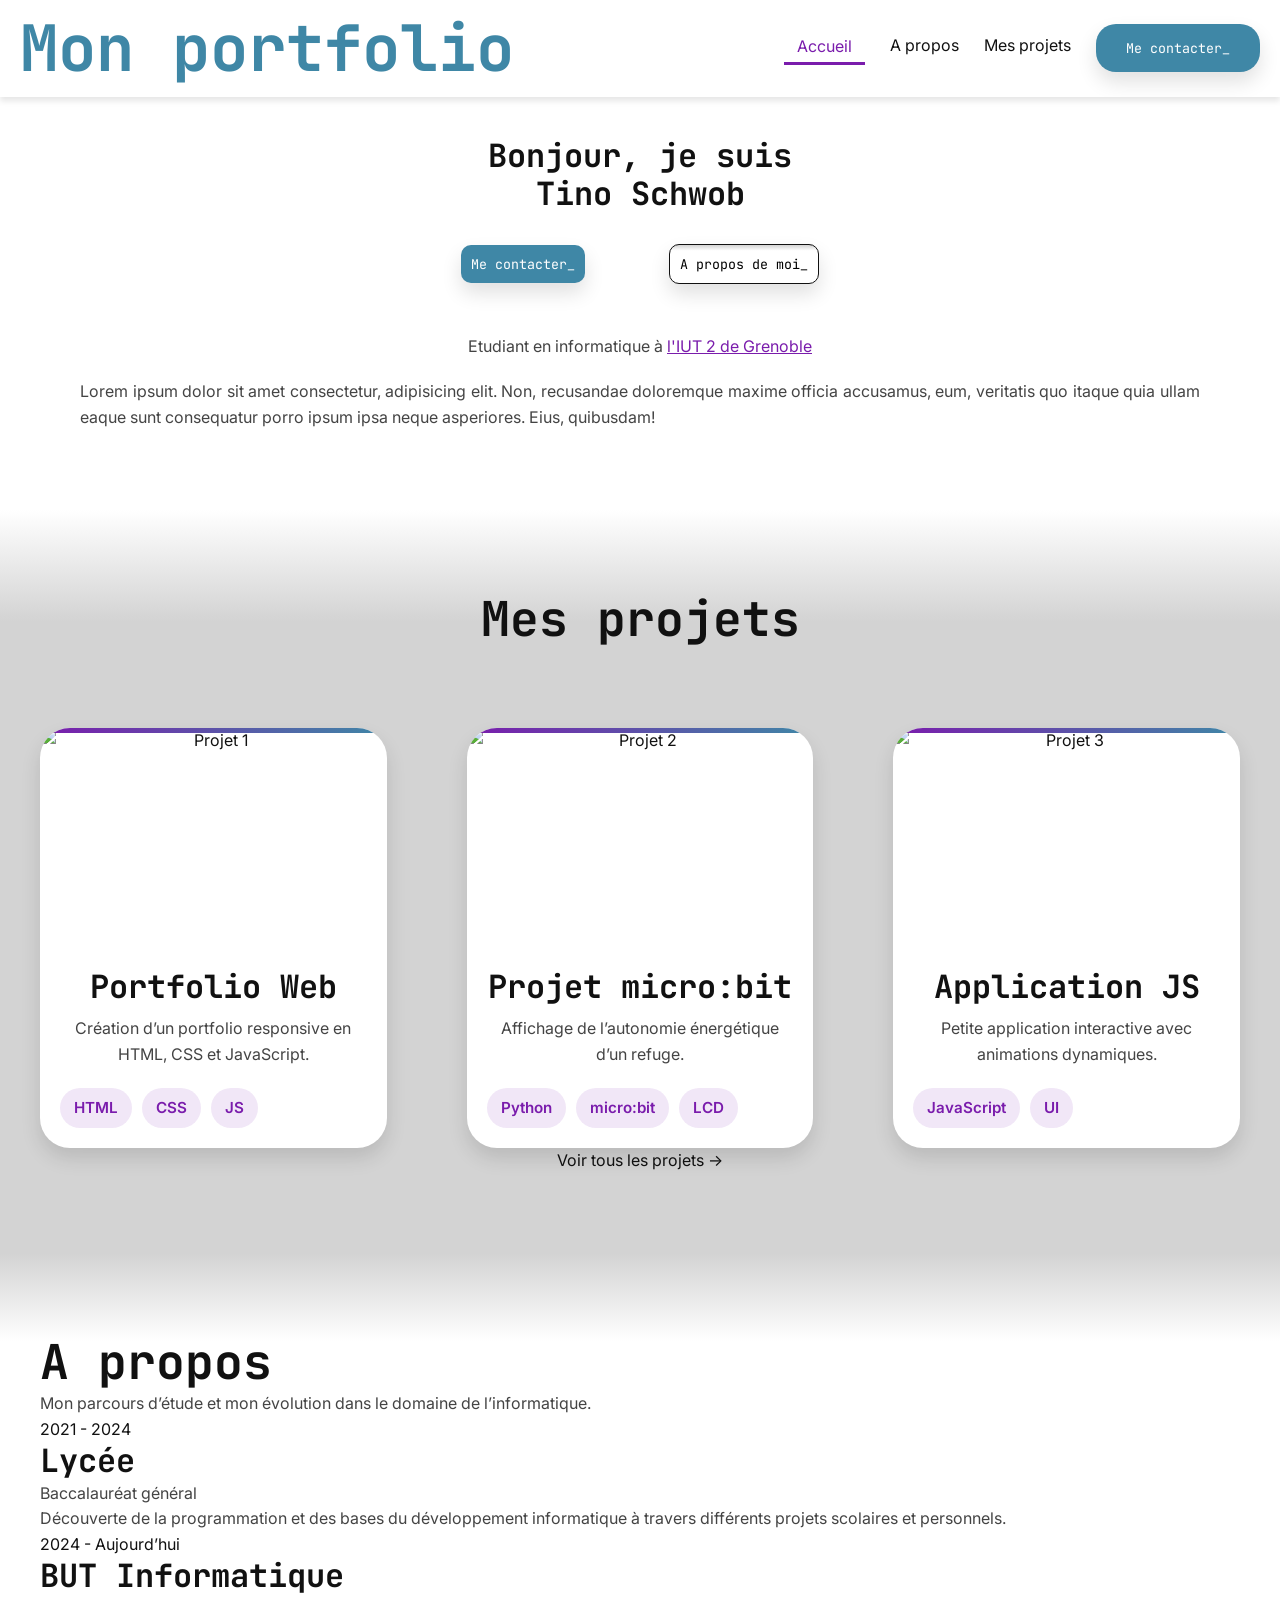
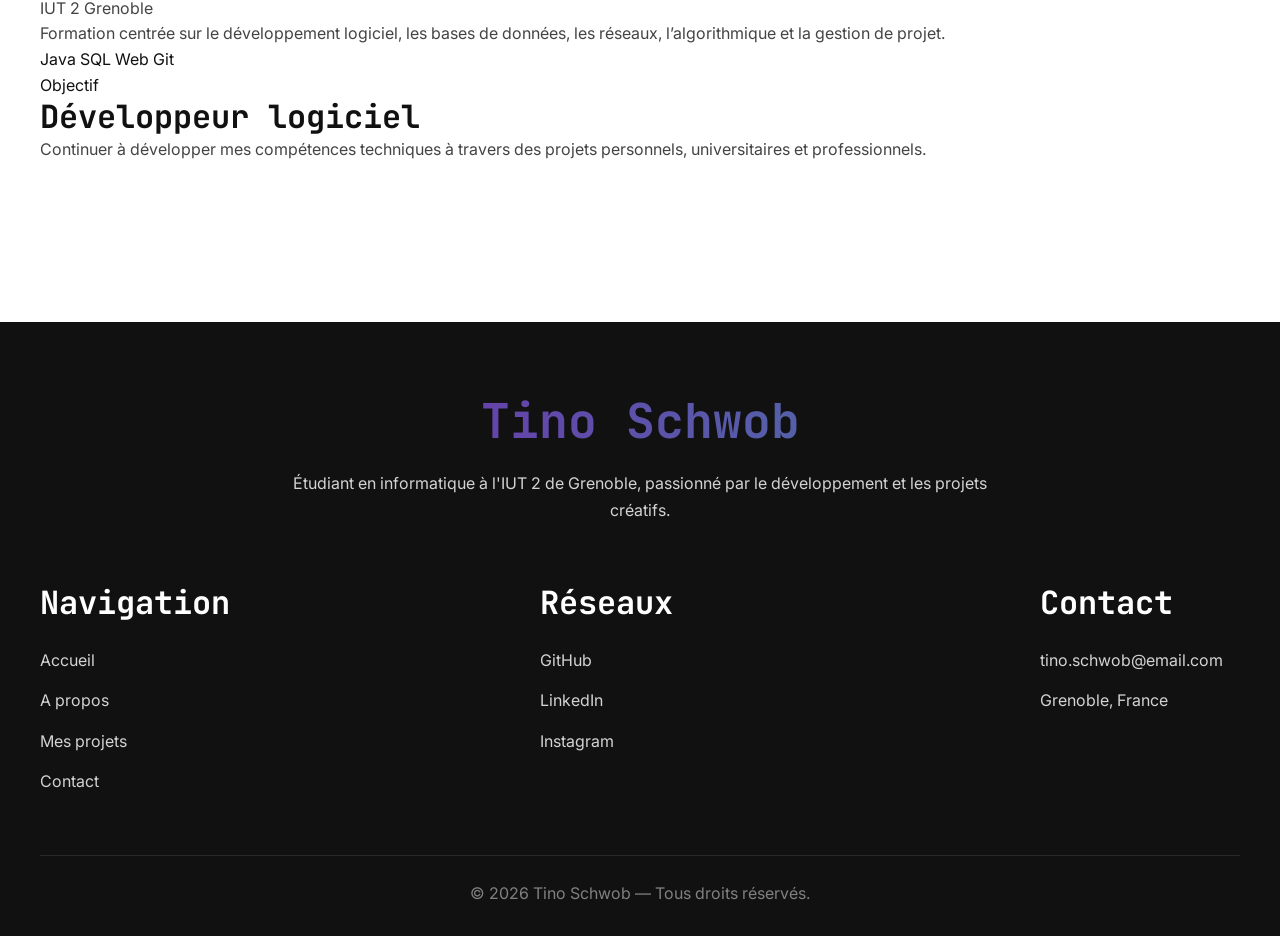
==== index.html @ 387bed41 "commit 1" ====
<!DOCTYPE html>
<html lang="en">
  <!--========= HEAD =========-->
  <head>
    <meta charset="UTF-8" />
    <meta name="viewport" content="width=device-width, initial-scale=1.0" />
    <meta http-equiv="X-UA-Compatible" content="ie=edge" />
    <title>Portfolio</title>
    <link rel="stylesheet" href="styles.css" />

    <!-- Police JetBrain -->
    <link rel="preconnect" href="https://fonts.googleapis.com" />
    <link rel="preconnect" href="https://fonts.gstatic.com" crossorigin />
    <link
      href="https://fonts.googleapis.com/css2?family=JetBrains+Mono:ital,wght@0,100..800;1,100..800&display=swap"
      rel="stylesheet"
    />

    <!-- Police Inter -->
    <link rel="preconnect" href="https://fonts.googleapis.com" />
    <link rel="preconnect" href="https://fonts.gstatic.com" crossorigin />
    <link
      href="https://fonts.googleapis.com/css2?family=Inter:ital,opsz,wght@0,14..32,100..900;1,14..32,100..900&family=JetBrains+Mono:ital,wght@0,100..800;1,100..800&display=swap"
      rel="stylesheet"
    />
  </head>

  <!--========= HEADER =========-->
  <header>
    <a href="./"> <h1>Mon portfolio</h1></a>
    <nav>
      <a href="./" class="pageActuel">Accueil</a>
      <a href="aPropos.html">A propos</a>
      <a href="projets.html">Mes projets</a>
      <button onclick="goContact()">Me contacter</button>
    </nav>
  </header>
  <script>
    function goContact() {
      window.location.href = "contact.html";
    }
  </script>

  <!--========= BODY =========-->
  <body>
    <!---------- SECTION HERO ---------->
    <section class="accueil">
      <section class="bienvenue">
        <h3>Bonjour, je suis</h3>
        <h3 class="nom">Tino Schwob</h3>
      </section>
      <section class="boutons">
        <a href="./"><button class="meContacter">Me contacter</button></a>
        <a href="./"><button class="aPropos">A propos de moi</button></a>
      </section>
      <section class="text">
        <p class="courtePresentation">
          Etudiant en informatique à
          <a
            href="https://iut2.univ-grenoble-alpes.fr/formations/bachelors-universitaires-de-technologie/but-informatique-794110.kjsp?RH=1608220848991"
            target="_blank"
            >l'IUT 2 de Grenoble</a
          >
        </p>
        <p class="presentation">
          Lorem ipsum dolor sit amet consectetur, adipisicing elit. Non,
          recusandae doloremque maxime officia accusamus, eum, veritatis quo
          itaque quia ullam eaque sunt consequatur porro ipsum ipsa neque
          asperiores. Eius, quibusdam!
        </p>
      </section>
    </section>

    <!---------- SECTION PROJETS ---------->
    <section class="projets">
      <h2>Mes projets</h2>

      <div class="projects-grid">
        <a href="./projets.html" class="project-card">
          <img src="https://picsum.photos/500/300" alt="Projet 1" />

          <div class="project-content">
            <h3>Portfolio Web</h3>

            <p>
              Création d’un portfolio responsive en HTML, CSS et JavaScript.
            </p>

            <div class="tags">
              <span>HTML</span>
              <span>CSS</span>
              <span>JS</span>
            </div>
          </div>
        </a>

        <a href="./projets.html" class="project-card">
          <img src="https://picsum.photos/501/300" alt="Projet 2" />

          <div class="project-content">
            <h3>Projet micro:bit</h3>

            <p>Affichage de l’autonomie énergétique d’un refuge.</p>

            <div class="tags">
              <span>Python</span>
              <span>micro:bit</span>
              <span>LCD</span>
            </div>
          </div>
        </a>

        <a href="./projets.html" class="project-card">
          <img src="https://picsum.photos/502/300" alt="Projet 3" />

          <div class="project-content">
            <h3>Application JS</h3>

            <p>Petite application interactive avec animations dynamiques.</p>

            <div class="tags">
              <span>JavaScript</span>
              <span>UI</span>
            </div>
          </div>
        </a>
      </div>
      <a href="projets.html" class="voir-plus"> Voir tous les projets → </a>
    </section>

    <!---------- SECTION A PROPOS ---------->
    <section class="aPropos">
      <div class="aPropos-container">
        <div class="aPropos-title">
          <h2>A propos</h2>
          <p>
            Mon parcours d’étude et mon évolution dans le domaine de
            l’informatique.
          </p>
        </div>

        <div class="timeline">
          <!-- Etape 1 -->
          <div class="timeline-card">
            <div class="timeline-date">2021 - 2024</div>

            <div class="timeline-content">
              <h3>Lycée</h3>

              <p class="timeline-place">Baccalauréat général</p>

              <p>
                Découverte de la programmation et des bases du développement
                informatique à travers différents projets scolaires et
                personnels.
              </p>
            </div>
          </div>

          <!-- Etape 2 -->
          <div class="timeline-card">
            <div class="timeline-date">2024 - Aujourd’hui</div>

            <div class="timeline-content">
              <h3>BUT Informatique</h3>

              <p class="timeline-place">IUT 2 Grenoble</p>

              <p>
                Formation centrée sur le développement logiciel, les bases de
                données, les réseaux, l’algorithmique et la gestion de projet.
              </p>

              <div class="timeline-tags">
                <span>Java</span>
                <span>SQL</span>
                <span>Web</span>
                <span>Git</span>
              </div>
            </div>
          </div>

          <!-- Etape 3 -->
          <div class="timeline-card">
            <div class="timeline-date">Objectif</div>

            <div class="timeline-content">
              <h3>Développeur logiciel</h3>

              <p>
                Continuer à développer mes compétences techniques à travers des
                projets personnels, universitaires et professionnels.
              </p>
            </div>
          </div>
        </div>
      </div>
    </section>
  </body>

  <!--========= FOOTER =========-->
  <footer>
    <div class="footer-container">
      <div class="footer-top">
        <h2>Tino Schwob</h2>

        <p>
          Étudiant en informatique à l'IUT 2 de Grenoble, passionné par le
          développement et les projets créatifs.
        </p>
      </div>

      <div class="footer-links">
        <div class="footer-column">
          <h3>Navigation</h3>

          <a href="./">Accueil</a>
          <a href="aPropos.html">A propos</a>
          <a href="projets.html">Mes projets</a>
          <a href="contact.html">Contact</a>
        </div>

        <div class="footer-column">
          <h3>Réseaux</h3>

          <a href="#">GitHub</a>
          <a href="#">LinkedIn</a>
          <a href="#">Instagram</a>
        </div>

        <div class="footer-column">
          <h3>Contact</h3>

          <p>tino.schwob@email.com</p>
          <p>Grenoble, France</p>
        </div>
      </div>

      <div class="footer-bottom">
        <p>© 2026 Tino Schwob — Tous droits réservés.</p>
      </div>
    </div>
  </footer>
</html>
---- styles.css ----
:root {
  /*========== COLORS ==========*/
  --color-white: #ffffff;

  --color-primary: #7a1cac;
  --color-secondary: #3f87a6;

  --color-text: #111111;
  --color-text-light: #444444;

  --color-background: #ffffff;
  --color-surface: #f5f5f5;

  --color-border: #dddddd;

  --gradient-primary: linear-gradient(
    90deg,
    var(--color-primary),
    var(--color-secondary)
  );

  /*========== TYPOGRAPHY ==========*/

  --font-title: "JetBrains Mono", monospace;
  --font-text: "Inter", sans-serif;

  --text-xs: 0.8rem;
  --text-sm: 0.95rem;
  --text-base: 1rem;
  --text-lg: 1.2rem;
  --text-xl: 1.5rem;
  --text-2xl: 2rem;
  --text-3xl: 3rem;
  --text-4xl: 4rem;

  /*========== SPACING ==========*/

  --space-xs: 5px;
  --space-sm: 10px;
  --space-md: 20px;
  --space-lg: 40px;
  --space-xl: 80px;

  /*========== BORDER RADIUS ==========*/

  --radius-sm: 10px;
  --radius-md: 20px;
  --radius-lg: 30px;
  --radius-full: 999px;

  /*========== SHADOWS ==========*/

  --shadow-sm: 0 4px 6px rgba(0, 0, 0, 0.1);

  --shadow-md: 0 10px 20px rgba(0, 0, 0, 0.12);

  --shadow-lg: 0 20px 40px rgba(0, 0, 0, 0.18);

  /*========== TRANSITIONS ==========*/

  --transition-fast: 0.2s ease;
  --transition-normal: 0.3s ease;
  --transition-slow: 0.5s ease;

  /*========== LAYOUT ==========*/

  --container-width: 1400px;
}

/*==========================*/
/* BASE VALUES              */
/*==========================*/

* {
  margin: 0;
  padding: 0;
  box-sizing: border-box;
}

h1,
h2,
h3,
h4 {
  font-family: var(--font-title);
  font-weight: 700;
  line-height: 1.2;
}

h1 {
  font-size: var(--text-4xl);
}

h2 {
  font-size: var(--text-3xl);
}

h3 {
  font-size: var(--text-2xl);
}

p {
  color: var(--color-text-light);
}

a {
  text-decoration: none;
  color: inherit;
}

button {
  font-family: var(--font-title);
  border: none;
  cursor: pointer;
  transition: var(--transition-normal);
}

img {
  display: block;
  width: 100%;
}

button:after {
  content: "_";
  animation: blink 1s infinite;
}

@keyframes blink {
  0% {
    opacity: 1;
  }
  50% {
    opacity: 0;
  }
}

/*==========================*/
/* HEADER                   */
/*==========================*/

header {
  background-color: rgba(255, 255, 255, 0.85);
  backdrop-filter: blur(10px);
  display: flex;
  justify-content: space-between;
  padding: var(--space-sm) var(--space-md);
  align-items: center;
  margin-bottom: var(--space-sm);
  position: sticky;
  top: 0;
  z-index: 100;
  box-shadow: var(--shadow-sm);
  transition: background-color var(--transition-normal);

  &:hover {
    background-color: rgba(255, 255, 255, 0.95);
  }

  h1 {
    transition: var(--transition-normal);
    color: var(--color-secondary);
  }

  nav {
    display: flex;
    align-items: center;

    .pageActuel {
      transition: var(--transition-normal);
      color: var(--color-primary);
      text-decoration: none;
      border-bottom: 0.3vi solid var(--color-primary);
      padding: 0.2vi 1vw;
    }

    .pageActuel:hover {
      border-bottom: 0.3vi solid var(--color-white);
      padding: 0.2vi 0vw;
    }

    a {
      transition: var(--transition-normal);
      margin-right: 25px;
      border-bottom: 0.3vi solid var(--color-white);
      padding-bottom: 0.2vi;
    }

    a:hover {
      color: var(--color-primary);
      border-bottom: 0.3vi solid var(--color-primary);
      padding: 0.2vi 1vw;
    }

    button {
      background-color: var(--color-secondary);
      color: var(--color-white);
      border-radius: var(--radius-md);
      box-shadow: var(--shadow-md);
      padding: 15px 30px;
      cursor: pointer;
      transition: var(--transition-normal);

      &:hover {
        background-color: var(--color-primary);
        border: 1px solid lightgray;
        box-shadow: var(--shadow-lg);
        transform: translateY(-3px);
        padding: 15px 40px;
      }

      &:active {
        padding: 15px 20px;
      }
    }
  }
}

/*==========================*/
/* BODY                     */
/*==========================*/
body {
  background: var(--color-background);
  color: var(--color-text);
  font-family: var(--font-text);
  font-size: var(--text-base);
  line-height: 1.6;

  /*==========================*/
  /* ACCUEIL                  */
  /*==========================*/
  .accueil {
    background: var(--color-background);
    text-align: center;
    position: relative;

    .bienvenue {
      margin: var(--space-lg) 0 var(--space-md) 0;

      .nom {
        display: inline-block;
        @extend .text-gradient;
      }
    }

    .boutons {
      margin: var(--space-md) 0;
      padding: var(--space-sm);

      button {
        margin: 0 var(--space-lg);
        padding: var(--space-sm);
        cursor: pointer;
      }

      .meContacter {
        background-color: var(--color-secondary);
        color: var(--color-white);
        border: none;
        border-radius: var(--radius-sm);
        box-shadow: var(--shadow-md);
        transition: var(--transition-normal);

        &:hover {
          background-color: var(--color-primary);
          border: 1px solid lightgray;
          box-shadow: var(--shadow-lg);
          transform: rotate(4deg) scale(1.2) translateY(-5px);
        }
      }

      .aPropos {
        background-color: var(--color-white);
        border: 1px solid var(--color-text);
        border-radius: var(--radius-sm);
        box-shadow: var(--shadow-md);
        transition: var(--transition-normal);

        &:hover {
          background-color: var(--color-text);
          color: var(--color-white);
          border: 1px solid lightgray;
          box-shadow: var(--shadow-lg);
          transform: rotate(-4deg) scale(1.2) translateY(-5px);
        }
      }
    }

    .text {
      color: var(--color-text);
      margin: var(--space-lg) 0 var(--space-xl) 0;

      .courtePresentation {
        margin-bottom: var(--space-md);

        a {
          text-decoration: underline;
          color: var(--color-primary);
        }
      }

      .presentation {
        padding: 0 var(--space-xl);
        text-align: justify;
      }
    }
  }

  /*==========================*/
  /* PROJETS                  */
  /*==========================*/
  .projets {
    padding: var(--space-xl) var(--space-lg);
    background: linear-gradient(180deg, var(--color-white) 0%, lightgray 15%);
    text-align: center;

    h2 {
      font-size: var(--text-3xl);
      margin-bottom: var(--space-xl);
    }

    .projects-grid {
      display: grid;
      grid-template-columns: repeat(auto-fit, minmax(320px, 1fr));
      gap: var(--space-xl);
      max-width: var(--container-width);
      margin: auto;

      .project-card {
      }
      .project-card {
        display: flex;
        flex-direction: column;

        background: var(--color-background);

        border-radius: var(--radius-lg);

        overflow: hidden;

        text-decoration: none;

        box-shadow: var(--shadow-md);

        transition: var(--transition-normal);

        cursor: pointer;
        position: relative;

        &::before {
          content: "";

          position: absolute;
          top: 0;
          left: 0;

          width: 100%;
          height: 5px;

          background: var(--gradient-primary);

          z-index: 2;
        }
        &:hover {
          transform: translateY(-8px);
          box-shadow: var(--shadow-lg);
        }

        img {
          width: 100%;
          height: 220px;

          object-fit: cover;

          transition: var(--transition-slow);
        }

        &:hover img {
          transform: scale(1.05);
        }

        .project-content {
          padding: var(--space-md);

          flex: 1;

          display: flex;
          flex-direction: column;

          h3 {
            margin-bottom: var(--space-sm);
          }

          p {
            margin-bottom: var(--space-md);
          }

          .tags {
            margin-top: auto;

            display: flex;
            flex-wrap: wrap;
            gap: 10px;

            span {
              padding: 8px 14px;

              border-radius: var(--radius-full);

              background: rgba(122, 28, 172, 0.1);

              color: var(--color-primary);

              font-size: var(--text-sm);

              font-weight: 600;
            }
          }
        }
      }
    }
  }

  /*==================================================
  SECTION A PROPOS
  ==================================================*/

  .aPropos {
    padding: var(--space-xl) var(--space-lg);

    background: linear-gradient(
      180deg,
      lightgray 0%,
      var(--color-background) 15%
    );

    &-container {
      max-width: 1200px;

      margin: auto;
    }

    &-title {
      text-align: center;

      margin-bottom: 70px;

      h2 {
        margin-bottom: var(--space-md);
      }

      p {
        color: var(--color-text-light);

        max-width: 700px;

        margin: auto;
      }
    }

    /*========== TIMELINE ==========*/

    .timeline {
      display: flex;

      flex-direction: column;

      gap: 35px;
    }

    /*========== CARDS ==========*/

    .timeline-card {
      display: flex;

      gap: 30px;

      background: var(--color-background);

      padding: 30px;

      border-radius: var(--radius-lg);

      box-shadow: var(--shadow-md);

      transition: var(--transition-normal);

      &:hover {
        transform: translateY(-5px);

        box-shadow: var(--shadow-lg);
      }
    }

    /*========== DATE ==========*/

    .timeline-date {
      min-width: 180px;

      font-weight: 700;

      color: var(--color-primary);

      font-family: var(--font-title);
    }

    /*========== CONTENT ==========*/

    .timeline-content {
      flex: 1;

      h3 {
        margin-bottom: var(--space-sm);
      }

      .timeline-place {
        margin-bottom: 15px;

        color: var(--color-secondary);

        font-weight: 600;
      }

      p {
        line-height: 1.7;

        color: var(--color-text-light);
      }
    }

    /*========== TAGS ==========*/

    .timeline-tags {
      display: flex;

      flex-wrap: wrap;

      gap: 10px;

      margin-top: var(--space-md);

      span {
        padding: 8px 14px;

        border-radius: var(--radius-full);

        background: rgba(122, 28, 172, 0.1);

        color: var(--color-primary);

        font-size: var(--text-sm);

        font-weight: 600;
      }
    }
  }
}
/*==================================================
  FOOTER
  ==================================================*/

footer {
  background: var(--color-text);

  color: var(--color-background);

  padding: 70px var(--space-lg) 30px;

  margin-top: var(--space-xl);

  * {
    color: var(--color-background);
  }

  .footer-container {
    max-width: var(--container-width);

    margin: auto;
  }

  /*========== TOP ==========*/

  .footer-top {
    text-align: center;

    margin-bottom: 60px;

    h2 {
      margin-bottom: var(--space-md);

      background: var(--gradient-primary);

      background-clip: text;
      -webkit-background-clip: text;

      -webkit-text-fill-color: transparent;
    }

    p {
      color: lightgray;

      max-width: 700px;

      margin: auto;

      line-height: 1.7;
    }
  }

  /*========== LINKS ==========*/

  .footer-links {
    display: flex;

    justify-content: space-between;

    gap: var(--space-lg);

    flex-wrap: wrap;

    margin-bottom: 60px;
  }

  .footer-column {
    display: flex;

    flex-direction: column;

    gap: 15px;

    min-width: 200px;

    h3 {
      margin-bottom: var(--space-sm);

      color: var(--color-background);
    }

    a,
    p {
      color: lightgray;

      transition: var(--transition-normal);
    }

    a:hover {
      color: var(--color-primary);

      transform: translateX(5px);
    }
  }

  /*========== BOTTOM ==========*/

  .footer-bottom {
    border-top: 1px solid rgba(255, 255, 255, 0.1);

    padding-top: 25px;

    text-align: center;

    p {
      color: gray;
    }
  }
}

/*==================================================
  RESPONSIVE
  ==================================================*/

@media screen and (max-width: 800px) {
  .aPropos {
    .timeline-card {
      flex-direction: column;
    }

    .timeline-date {
      min-width: auto;
    }
  }

  footer {
    .footer-links {
      flex-direction: column;

      gap: 50px;
    }

    .footer-top,
    .footer-bottom {
      text-align: left;
    }
  }
}
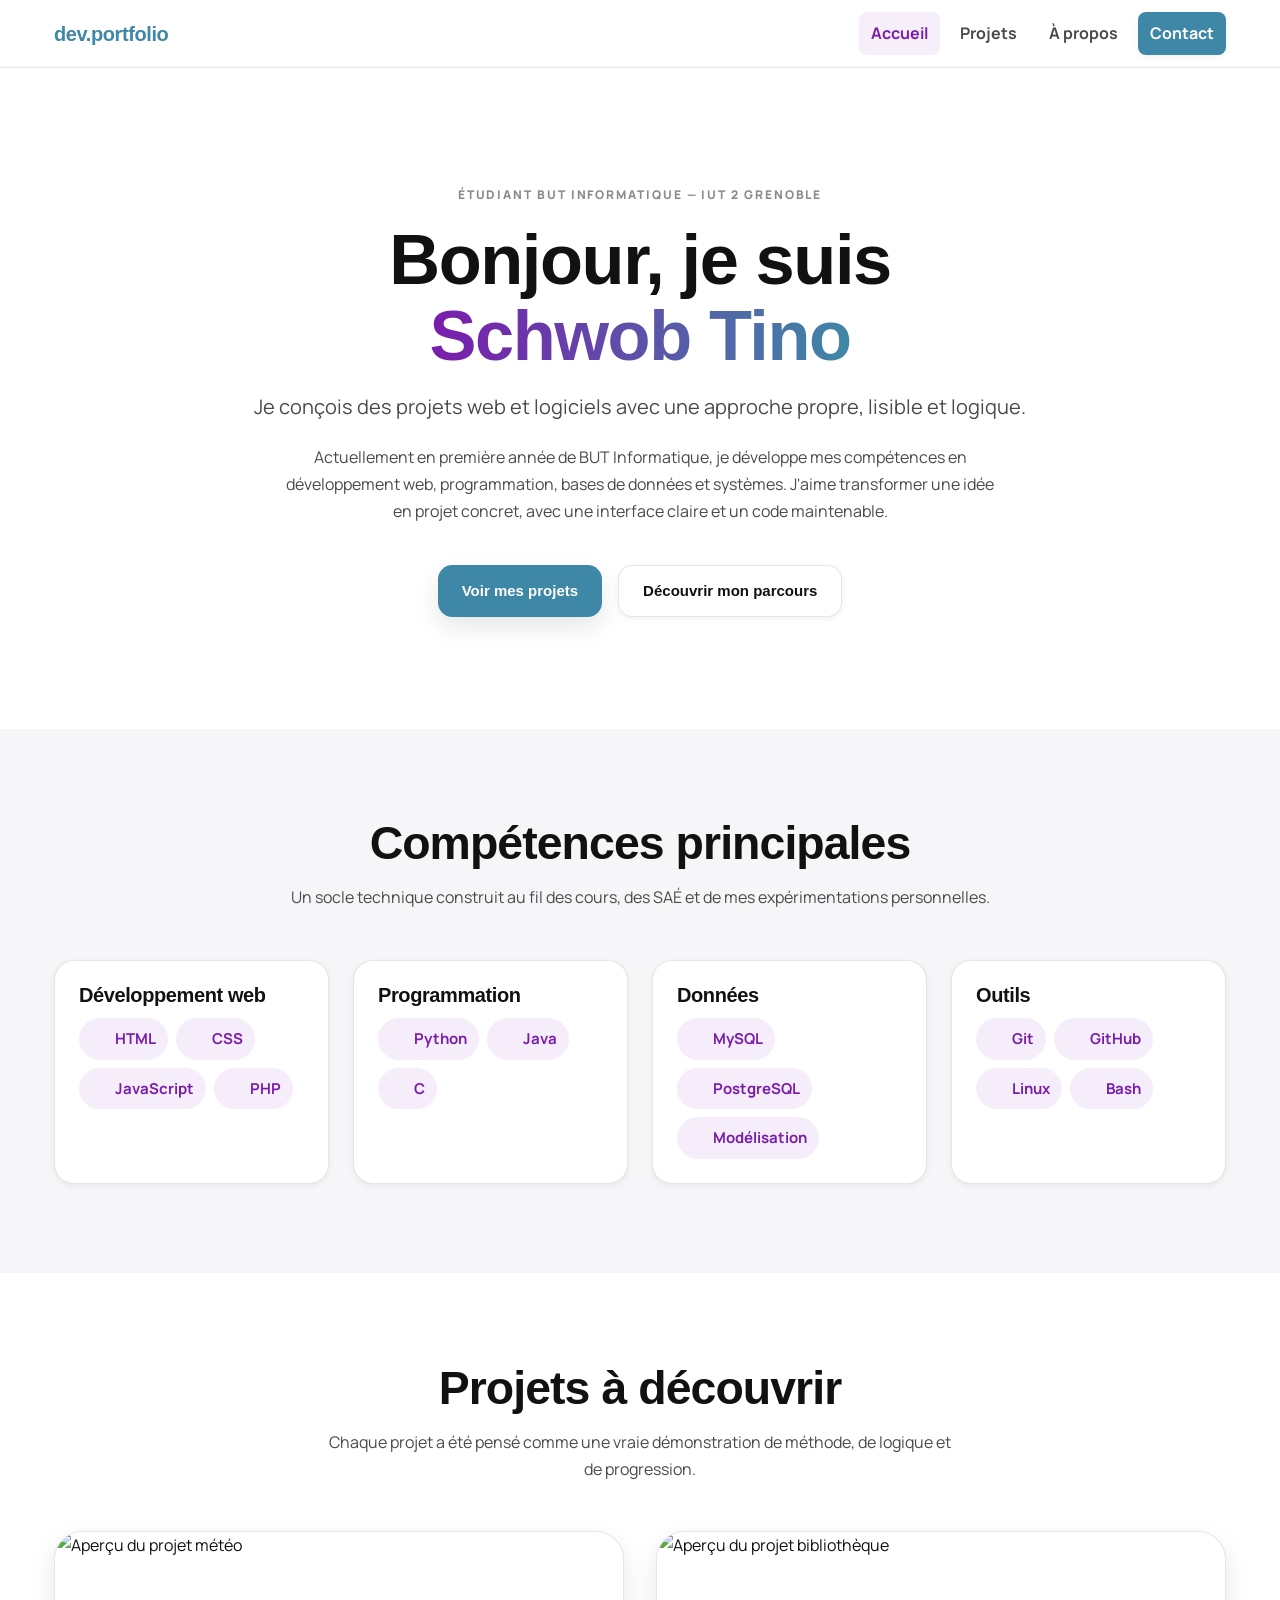
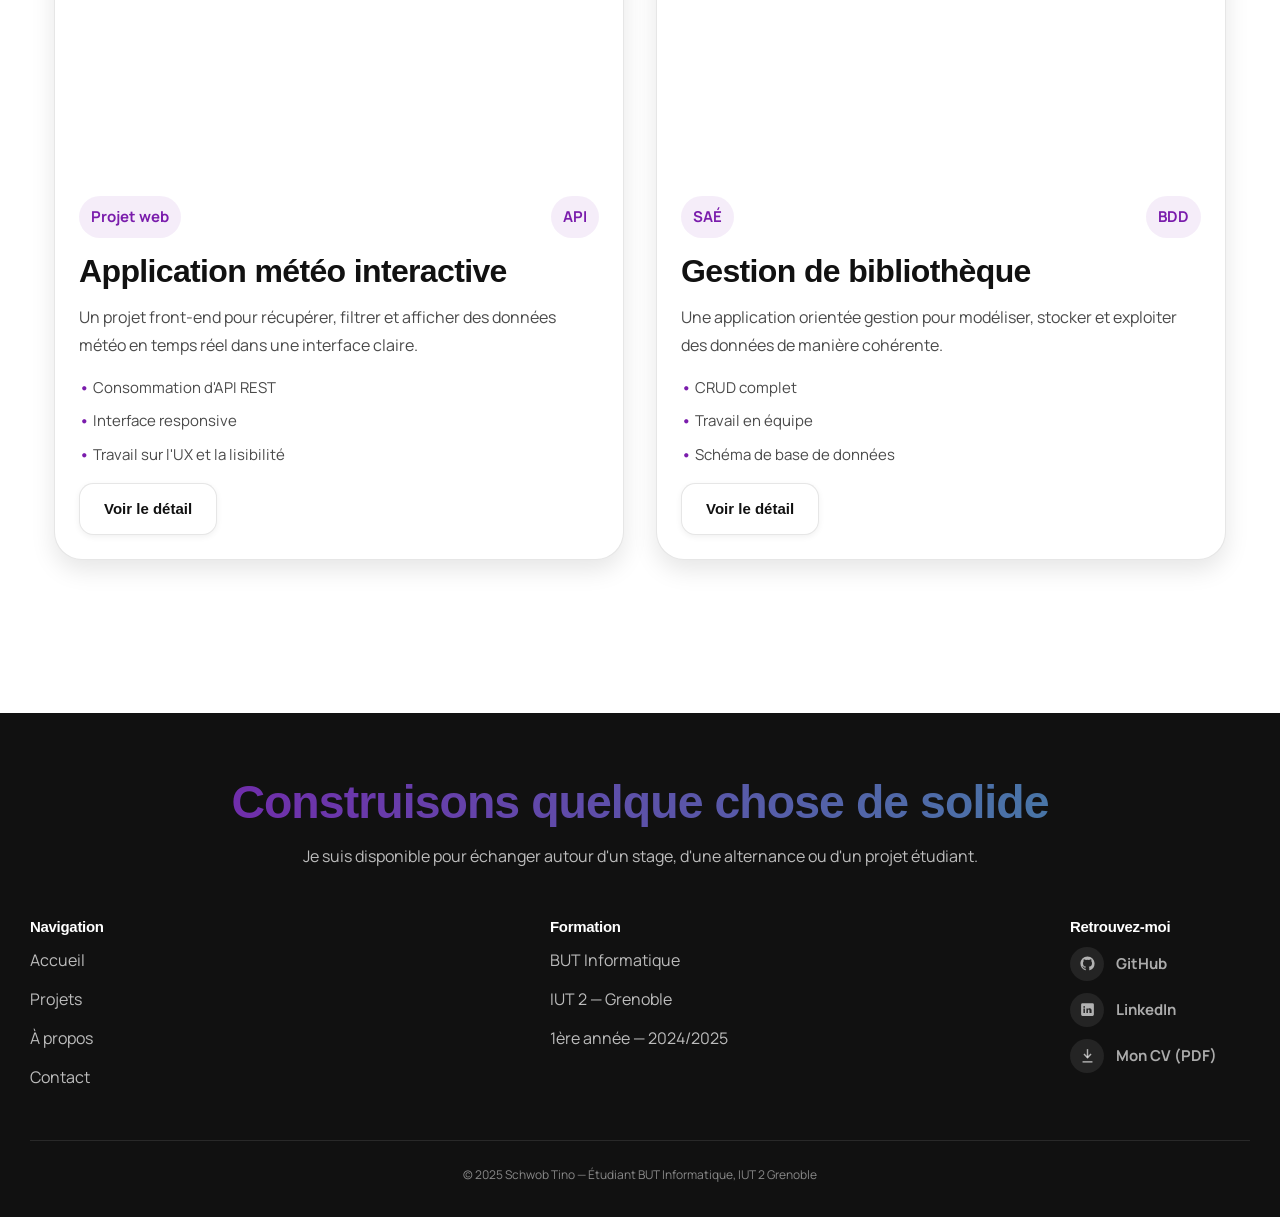
==== commit 10fa2701: "gros changements, notamment dans les sections "Compétences" et "Projets", avec une refonte complète " ====
--- a/index.html
+++ b/index.html
@@ -1,244 +1,270 @@
 <!DOCTYPE html>
-<html lang="en">
-  <!--========= HEAD =========-->
-  <head>
-    <meta charset="UTF-8" />
-    <meta name="viewport" content="width=device-width, initial-scale=1.0" />
-    <meta http-equiv="X-UA-Compatible" content="ie=edge" />
-    <title>Portfolio</title>
-    <link rel="stylesheet" href="styles.css" />
-
-    <!-- Police JetBrain -->
-    <link rel="preconnect" href="https://fonts.googleapis.com" />
-    <link rel="preconnect" href="https://fonts.gstatic.com" crossorigin />
-    <link
-      href="https://fonts.googleapis.com/css2?family=JetBrains+Mono:ital,wght@0,100..800;1,100..800&display=swap"
-      rel="stylesheet"
-    />
-
-    <!-- Police Inter -->
-    <link rel="preconnect" href="https://fonts.googleapis.com" />
-    <link rel="preconnect" href="https://fonts.gstatic.com" crossorigin />
-    <link
-      href="https://fonts.googleapis.com/css2?family=Inter:ital,opsz,wght@0,14..32,100..900;1,14..32,100..900&family=JetBrains+Mono:ital,wght@0,100..800;1,100..800&display=swap"
-      rel="stylesheet"
-    />
-  </head>
-
-  <!--========= HEADER =========-->
-  <header>
-    <a href="./"> <h1>Mon portfolio</h1></a>
-    <nav>
-      <a href="./" class="pageActuel">Accueil</a>
-      <a href="aPropos.html">A propos</a>
-      <a href="projets.html">Mes projets</a>
-      <button onclick="goContact()">Me contacter</button>
-    </nav>
+<html lang="fr">
+<head>
+  <meta charset="UTF-8" />
+  <meta name="viewport" content="width=device-width, initial-scale=1.0" />
+  <meta name="description" content="Portfolio de [Votre Prénom] — Étudiant en BUT Informatique à l'IUT 2 de Grenoble." />
+  <title>Accueil — Portfolio BUT Info</title>
+
+  <link rel="preconnect" href="https://fonts.googleapis.com" />
+  <link rel="preconnect" href="https://fonts.gstatic.com" crossorigin />
+  <link href="https://fonts.googleapis.com/css2?family=Manrope:wght@400;500;700;800&display=swap" rel="stylesheet" />
+  <link href="https://api.fontshare.com/v2/css?f[]=clash-display@400,500,600,700&display=swap" rel="stylesheet" />
+  <link rel="stylesheet" href="styles.css" />
+</head>
+<body>
+
+  <!-- HEADER -->
+  <header class="header">
+    <div class="header__inner">
+      <a href="index.html" class="header__logo">dev.portfolio</a>
+      <nav class="header__nav" aria-label="Navigation principale">
+        <a href="index.html" class="active" aria-current="page">Accueil</a>
+        <a href="projets.html">Projets</a>
+        <a href="aPropos.html">À propos</a>
+        <a href="contact.html" class="header__cta">Contact</a>
+      </nav>
+    </div>
   </header>
-  <script>
-    function goContact() {
-      window.location.href = "contact.html";
-    }
-  </script>
-
-  <!--========= BODY =========-->
-  <body>
-    <!---------- SECTION HERO ---------->
-    <section class="accueil">
-      <section class="bienvenue">
-        <h3>Bonjour, je suis</h3>
-        <h3 class="nom">Tino Schwob</h3>
-      </section>
-      <section class="boutons">
-        <a href="./"><button class="meContacter">Me contacter</button></a>
-        <a href="./"><button class="aPropos">A propos de moi</button></a>
-      </section>
-      <section class="text">
-        <p class="courtePresentation">
-          Etudiant en informatique à
-          <a
-            href="https://iut2.univ-grenoble-alpes.fr/formations/bachelors-universitaires-de-technologie/but-informatique-794110.kjsp?RH=1608220848991"
-            target="_blank"
-            >l'IUT 2 de Grenoble</a
-          >
-        </p>
-        <p class="presentation">
-          Lorem ipsum dolor sit amet consectetur, adipisicing elit. Non,
-          recusandae doloremque maxime officia accusamus, eum, veritatis quo
-          itaque quia ullam eaque sunt consequatur porro ipsum ipsa neque
-          asperiores. Eius, quibusdam!
-        </p>
-      </section>
+
+  <main>
+
+    <!-- HERO -->
+    <section class="hero" aria-labelledby="hero-title">
+      <span class="hero__eyebrow">Étudiant BUT Informatique — IUT 2 Grenoble</span>
+      <h1 id="hero-title" class="hero__title">
+        Bonjour, je suis<br />
+        <span class="text-gradient">Schwob Tino</span>
+      </h1>
+      <p class="hero__subtitle">
+        Je conçois des projets web et logiciels avec une approche propre, lisible et logique.
+      </p>
+      <p class="hero__desc">
+        Actuellement en première année de BUT Informatique, je développe mes compétences en développement web,
+        programmation, bases de données et systèmes. J'aime transformer une idée en projet concret,
+        avec une interface claire et un code maintenable.
+      </p>
+      <div class="hero__actions">
+        <a href="projets.html" class="btn btn--primary">Voir mes projets</a>
+        <a href="aPropos.html" class="btn btn--outline">Découvrir mon parcours</a>
+      </div>
     </section>
 
-    <!---------- SECTION PROJETS ---------->
-    <section class="projets">
-      <h2>Mes projets</h2>
-
-      <div class="projects-grid">
-        <a href="./projets.html" class="project-card">
-          <img src="https://picsum.photos/500/300" alt="Projet 1" />
-
-          <div class="project-content">
-            <h3>Portfolio Web</h3>
-
-            <p>
-              Création d’un portfolio responsive en HTML, CSS et JavaScript.
-            </p>
-
-            <div class="tags">
-              <span>HTML</span>
-              <span>CSS</span>
-              <span>JS</span>
-            </div>
+    <!-- COMPÉTENCES
+         Les tags utilisent Simple Icons CDN pour les logos officiels en noir.
+         Le CDN accepte un paramètre de couleur hex directement dans l'URL :
+         https://cdn.simpleicons.org/{slug}/{couleur-hex}
+    -->
+    <section class="competences" aria-labelledby="skills-title">
+      <div class="container--wide">
+        <div class="section-header" style="text-align:center;">
+          <h2 id="skills-title">Compétences principales</h2>
+          <p>Un socle technique construit au fil des cours, des SAÉ et de mes expérimentations personnelles.</p>
+        </div>
+
+        <div class="skills-grid">
+
+          <!-- Développement web -->
+          <article class="skill-card">
+            <h3 class="skill-card__title">Développement web</h3>
+            <div class="skill-card__tags card-tags">
+              <span class="tag">
+                <img src="https://cdn.simpleicons.org/html5/7a1cac" alt="" class="tag__logo" aria-hidden="true"/>
+                HTML
+              </span>
+              <span class="tag">
+                <img src="https://cdn.simpleicons.org/css/7a1cac" alt="" class="tag__logo" aria-hidden="true"/>
+                CSS
+              </span>
+              <span class="tag">
+                <img src="https://cdn.simpleicons.org/javascript/7a1cac" alt="" class="tag__logo" aria-hidden="true"/>
+                JavaScript
+              </span>
+              <span class="tag">
+                <img src="https://cdn.simpleicons.org/php/7a1cac" alt="" class="tag__logo" aria-hidden="true"/>
+                PHP
+              </span>
+            </div>
+          </article>
+
+          <!-- Programmation -->
+          <article class="skill-card">
+            <h3 class="skill-card__title">Programmation</h3>
+            <div class="skill-card__tags card-tags">
+              <span class="tag">
+                <img src="https://cdn.simpleicons.org/python/7a1cac" alt="" class="tag__logo" aria-hidden="true" />
+                Python
+              </span>
+              <span class="tag">
+                <img src="https://cdn.simpleicons.org/coffeescript/7a1cac" alt="" class="tag__logo" aria-hidden="true" />
+                Java
+              </span>
+              <span class="tag">
+                <img src="https://cdn.simpleicons.org/c/7a1cac" alt="" class="tag__logo" aria-hidden="true" />
+                C
+              </span>
+            </div>
+          </article>
+
+          <!-- Données -->
+          <article class="skill-card">
+            <h3 class="skill-card__title">Données</h3>
+            <div class="skill-card__tags card-tags">
+              <span class="tag">
+                <img src="https://cdn.simpleicons.org/mysql/7a1cac" alt="" class="tag__logo" aria-hidden="true" />
+                MySQL
+              </span>
+              <span class="tag">
+                <img src="https://cdn.simpleicons.org/postgresql/7a1cac" alt="" class="tag__logo" aria-hidden="true" />
+                PostgreSQL
+              </span>
+              <span class="tag">
+                
+                <img src="https://cdn.simpleicons.org/blender/7a1cac" alt="" class="tag__logo" aria-hidden="true" />
+                Modélisation
+              </span>
+            </div>
+          </article>
+
+          <!-- Outils -->
+          <article class="skill-card">
+            <h3 class="skill-card__title">Outils</h3>
+            <div class="skill-card__tags card-tags">
+              <span class="tag">
+                <img src="https://cdn.simpleicons.org/git/7a1cac" alt="" class="tag__logo" aria-hidden="true" />
+                Git
+              </span>
+              <span class="tag">
+                <img src="https://cdn.simpleicons.org/github/7a1cac" alt="" class="tag__logo" aria-hidden="true" />
+                GitHub
+              </span>
+              <span class="tag">
+                <img src="https://cdn.simpleicons.org/linux/7a1cac" alt="" class="tag__logo" aria-hidden="true" />
+                Linux
+              </span>
+              <span class="tag">
+                <img src="https://cdn.simpleicons.org/gnubash/7a1cac" alt="" class="tag__logo" aria-hidden="true" />
+                Bash
+              </span>
+            </div>
+          </article>
+
+        </div>
+      </div>
+    </section>
+
+    <!-- PROJETS EN VEDETTE -->
+    <section class="projets-vedette" aria-labelledby="featured-title">
+      <div class="container--wide">
+        <div class="section-header" style="text-align:center;">
+          <h2 id="featured-title">Projets à découvrir</h2>
+          <p>Chaque projet a été pensé comme une vraie démonstration de méthode, de logique et de progression.</p>
+        </div>
+
+        <div class="projects-grid">
+          <article class="project-card">
+            <div class="project-card__media">
+              <img class="project-card__img" src="https://picsum.photos/seed/weather-home/800/500" alt="Aperçu du projet météo" width="800" height="500" loading="lazy" />
+            </div>
+            <div class="project-card__body">
+              <div class="project-card__meta">
+                <span class="tag">Projet web</span>
+                <span class="tag">API</span>
+              </div>
+              <h3 class="project-card__title">Application météo interactive</h3>
+              <p class="project-card__desc">Un projet front-end pour récupérer, filtrer et afficher des données météo en temps réel dans une interface claire.</p>
+              <ul class="project-card__highlights">
+                <li>Consommation d'API REST</li>
+                <li>Interface responsive</li>
+                <li>Travail sur l'UX et la lisibilité</li>
+              </ul>
+              <div class="project-card__actions">
+                <a href="projets.html" class="btn btn--outline project-card__button">Voir le détail</a>
+              </div>
+            </div>
+          </article>
+
+          <article class="project-card">
+            <div class="project-card__media">
+              <img class="project-card__img" src="https://picsum.photos/seed/library-home/800/500" alt="Aperçu du projet bibliothèque" width="800" height="500" loading="lazy" />
+            </div>
+            <div class="project-card__body">
+              <div class="project-card__meta">
+                <span class="tag">SAÉ</span>
+                <span class="tag">BDD</span>
+              </div>
+              <h3 class="project-card__title">Gestion de bibliothèque</h3>
+              <p class="project-card__desc">Une application orientée gestion pour modéliser, stocker et exploiter des données de manière cohérente.</p>
+              <ul class="project-card__highlights">
+                <li>CRUD complet</li>
+                <li>Travail en équipe</li>
+                <li>Schéma de base de données</li>
+              </ul>
+              <div class="project-card__actions">
+                <a href="projets.html" class="btn btn--outline project-card__button">Voir le détail</a>
+              </div>
+            </div>
+          </article>
+        </div>
+      </div>
+    </section>
+
+  </main>
+
+  <!-- FOOTER -->
+  <footer class="footer">
+    <div class="footer__inner">
+      <div class="footer__top">
+        <h2 class="text-gradient">Construisons quelque chose de solide</h2>
+        <p>Je suis disponible pour échanger autour d'un stage, d'une alternance ou d'un projet étudiant.</p>
+      </div>
+
+      <div class="footer__links">
+        <div class="footer__col">
+          <h3>Navigation</h3>
+          <a href="index.html">Accueil</a>
+          <a href="projets.html">Projets</a>
+          <a href="aPropos.html">À propos</a>
+          <a href="contact.html">Contact</a>
+        </div>
+
+        <div class="footer__col">
+          <h3>Formation</h3>
+          <p>BUT Informatique</p>
+          <p>IUT 2 — Grenoble</p>
+          <p>1ère année — 2024/2025</p>
+        </div>
+
+        <div class="footer__col">
+          <h3>Retrouvez-moi</h3>
+          <div class="footer__socials">
+            <a class="footer__social-link" href="https://github.com/brouettedeciment" target="_blank" rel="noopener noreferrer" aria-label="GitHub">
+              <span class="footer__social-icon" aria-hidden="true">
+                <svg viewBox="0 0 24 24" fill="currentColor"><path d="M12 2C6.477 2 2 6.484 2 12.017c0 4.426 2.865 8.18 6.839 9.504.5.092.682-.217.682-.483 0-.237-.008-.866-.013-1.7-2.782.605-3.369-1.343-3.369-1.343-.455-1.158-1.11-1.466-1.11-1.466-.908-.62.069-.608.069-.608 1.003.07 1.531 1.032 1.531 1.032.892 1.53 2.341 1.088 2.91.832.091-.647.35-1.088.636-1.338-2.22-.253-4.555-1.113-4.555-4.951 0-1.093.39-1.988 1.029-2.688-.103-.253-.446-1.272.098-2.65 0 0 .84-.27 2.75 1.026A9.564 9.564 0 0 1 12 6.844a9.59 9.59 0 0 1 2.504.337c1.909-1.296 2.747-1.026 2.747-1.026.546 1.378.203 2.397.1 2.65.64.7 1.028 1.595 1.028 2.688 0 3.848-2.339 4.695-4.566 4.943.359.309.678.92.678 1.855 0 1.338-.012 2.419-.012 2.747 0 .268.18.579.688.481A10.019 10.019 0 0 0 22 12.017C22 6.484 17.523 2 12 2Z"/></svg>
+              </span>
+              <span class="footer__social-label">GitHub</span>
+            </a>
+            <a class="footer__social-link" href="https://www.linkedin.com/in/tino-schwob" target="_blank" rel="noopener noreferrer" aria-label="LinkedIn">
+              <span class="footer__social-icon" aria-hidden="true">
+                <svg viewBox="0 0 24 24" fill="currentColor"><path d="M19 3A2 2 0 0 1 21 5V19A2 2 0 0 1 19 21H5A2 2 0 0 1 3 19V5A2 2 0 0 1 5 3H19M8.34 17V10.5H6.26V17H8.34M7.3 9.56A1.2 1.2 0 1 0 7.3 7.16A1.2 1.2 0 0 0 7.3 9.56M17.74 17V13.42C17.74 11.5 16.71 10.3 14.96 10.3C13.55 10.3 12.92 11.08 12.57 11.63V10.5H10.5C10.53 11.25 10.5 17 10.5 17H12.57V13.37C12.57 13.18 12.58 12.99 12.64 12.85C12.79 12.47 13.14 12.07 13.72 12.07C14.48 12.07 14.79 12.64 14.79 13.48V17H17.74Z"/></svg>
+              </span>
+              <span class="footer__social-label">LinkedIn</span>
+            </a>
+            <a class="footer__social-link" href="assets/cv.pdf" download aria-label="Télécharger mon CV">
+              <span class="footer__social-icon" aria-hidden="true">
+                <svg viewBox="0 0 24 24" fill="none" stroke="currentColor" stroke-width="2"><path d="M12 3v12"/><path d="m7 10 5 5 5-5"/><path d="M5 21h14"/></svg>
+              </span>
+              <span class="footer__social-label">Mon CV (PDF)</span>
+            </a>
           </div>
-        </a>
-
-        <a href="./projets.html" class="project-card">
-          <img src="https://picsum.photos/501/300" alt="Projet 2" />
-
-          <div class="project-content">
-            <h3>Projet micro:bit</h3>
-
-            <p>Affichage de l’autonomie énergétique d’un refuge.</p>
-
-            <div class="tags">
-              <span>Python</span>
-              <span>micro:bit</span>
-              <span>LCD</span>
-            </div>
-          </div>
-        </a>
-
-        <a href="./projets.html" class="project-card">
-          <img src="https://picsum.photos/502/300" alt="Projet 3" />
-
-          <div class="project-content">
-            <h3>Application JS</h3>
-
-            <p>Petite application interactive avec animations dynamiques.</p>
-
-            <div class="tags">
-              <span>JavaScript</span>
-              <span>UI</span>
-            </div>
-          </div>
-        </a>
-      </div>
-      <a href="projets.html" class="voir-plus"> Voir tous les projets → </a>
-    </section>
-
-    <!---------- SECTION A PROPOS ---------->
-    <section class="aPropos">
-      <div class="aPropos-container">
-        <div class="aPropos-title">
-          <h2>A propos</h2>
-          <p>
-            Mon parcours d’étude et mon évolution dans le domaine de
-            l’informatique.
-          </p>
-        </div>
-
-        <div class="timeline">
-          <!-- Etape 1 -->
-          <div class="timeline-card">
-            <div class="timeline-date">2021 - 2024</div>
-
-            <div class="timeline-content">
-              <h3>Lycée</h3>
-
-              <p class="timeline-place">Baccalauréat général</p>
-
-              <p>
-                Découverte de la programmation et des bases du développement
-                informatique à travers différents projets scolaires et
-                personnels.
-              </p>
-            </div>
-          </div>
-
-          <!-- Etape 2 -->
-          <div class="timeline-card">
-            <div class="timeline-date">2024 - Aujourd’hui</div>
-
-            <div class="timeline-content">
-              <h3>BUT Informatique</h3>
-
-              <p class="timeline-place">IUT 2 Grenoble</p>
-
-              <p>
-                Formation centrée sur le développement logiciel, les bases de
-                données, les réseaux, l’algorithmique et la gestion de projet.
-              </p>
-
-              <div class="timeline-tags">
-                <span>Java</span>
-                <span>SQL</span>
-                <span>Web</span>
-                <span>Git</span>
-              </div>
-            </div>
-          </div>
-
-          <!-- Etape 3 -->
-          <div class="timeline-card">
-            <div class="timeline-date">Objectif</div>
-
-            <div class="timeline-content">
-              <h3>Développeur logiciel</h3>
-
-              <p>
-                Continuer à développer mes compétences techniques à travers des
-                projets personnels, universitaires et professionnels.
-              </p>
-            </div>
-          </div>
-        </div>
-      </div>
-    </section>
-  </body>
-
-  <!--========= FOOTER =========-->
-  <footer>
-    <div class="footer-container">
-      <div class="footer-top">
-        <h2>Tino Schwob</h2>
-
-        <p>
-          Étudiant en informatique à l'IUT 2 de Grenoble, passionné par le
-          développement et les projets créatifs.
-        </p>
-      </div>
-
-      <div class="footer-links">
-        <div class="footer-column">
-          <h3>Navigation</h3>
-
-          <a href="./">Accueil</a>
-          <a href="aPropos.html">A propos</a>
-          <a href="projets.html">Mes projets</a>
-          <a href="contact.html">Contact</a>
-        </div>
-
-        <div class="footer-column">
-          <h3>Réseaux</h3>
-
-          <a href="#">GitHub</a>
-          <a href="#">LinkedIn</a>
-          <a href="#">Instagram</a>
-        </div>
-
-        <div class="footer-column">
-          <h3>Contact</h3>
-
-          <p>tino.schwob@email.com</p>
-          <p>Grenoble, France</p>
-        </div>
-      </div>
-
-      <div class="footer-bottom">
-        <p>© 2026 Tino Schwob — Tous droits réservés.</p>
+        </div>
+      </div>
+
+      <div class="footer__bottom">
+        <p>© 2025 Schwob Tino — Étudiant BUT Informatique, IUT 2 Grenoble</p>
       </div>
     </div>
   </footer>
+
+</body>
 </html>
--- a/styles.css
+++ b/styles.css
@@ -1,693 +1,993 @@
+/*
+  ============================================================
+  PORTFOLIO — ÉTUDIANT BUT INFORMATIQUE
+  ============================================================
+  Art direction : portfolio développeur, plus visuel, moderne et structuré
+  Palette : violet + bleu conservée pour rester cohérent avec le style initial
+  Typographie : Clash Display (titres) + Manrope (texte)
+  Densité : équilibrée, avec davantage d'espace pour les projets
+  ============================================================
+*/
+
 :root {
-  /*========== COLORS ==========*/
-  --color-white: #ffffff;
-
+  /* Couleurs */
   --color-primary: #7a1cac;
+  --color-primary-hover: #641692;
   --color-secondary: #3f87a6;
+  --color-secondary-hover: #2f6d8a;
 
   --color-text: #111111;
-  --color-text-light: #444444;
-
-  --color-background: #ffffff;
-  --color-surface: #f5f5f5;
-
-  --color-border: #dddddd;
-
-  --gradient-primary: linear-gradient(
-    90deg,
-    var(--color-primary),
-    var(--color-secondary)
-  );
-
-  /*========== TYPOGRAPHY ==========*/
-
-  --font-title: "JetBrains Mono", monospace;
-  --font-text: "Inter", sans-serif;
-
-  --text-xs: 0.8rem;
-  --text-sm: 0.95rem;
+  --color-text-muted: #4a4a4a;
+  --color-text-faint: #8a8a8a;
+
+  --color-bg: #ffffff;
+  --color-surface: #f6f6f8;
+  --color-surface-2: #eeeeF3;
+  --color-border: rgba(17, 17, 17, 0.1);
+  --color-overlay: rgba(17, 17, 17, 0.55);
+
+  --gradient-primary: linear-gradient(90deg, var(--color-primary), var(--color-secondary));
+
+  /* Typographie */
+  --font-display: "Clash Display", "Arial Black", sans-serif;
+  --font-body: "Manrope", "Inter", sans-serif;
+
+  --text-xs: 0.75rem;
+  --text-sm: 0.9375rem;
   --text-base: 1rem;
-  --text-lg: 1.2rem;
-  --text-xl: 1.5rem;
-  --text-2xl: 2rem;
-  --text-3xl: 3rem;
-  --text-4xl: 4rem;
-
-  /*========== SPACING ==========*/
-
-  --space-xs: 5px;
-  --space-sm: 10px;
-  --space-md: 20px;
-  --space-lg: 40px;
-  --space-xl: 80px;
-
-  /*========== BORDER RADIUS ==========*/
-
-  --radius-sm: 10px;
-  --radius-md: 20px;
-  --radius-lg: 30px;
-  --radius-full: 999px;
-
-  /*========== SHADOWS ==========*/
-
-  --shadow-sm: 0 4px 6px rgba(0, 0, 0, 0.1);
-
-  --shadow-md: 0 10px 20px rgba(0, 0, 0, 0.12);
-
-  --shadow-lg: 0 20px 40px rgba(0, 0, 0, 0.18);
-
-  /*========== TRANSITIONS ==========*/
-
-  --transition-fast: 0.2s ease;
-  --transition-normal: 0.3s ease;
-  --transition-slow: 0.5s ease;
-
-  /*========== LAYOUT ==========*/
-
-  --container-width: 1400px;
-}
-
-/*==========================*/
-/* BASE VALUES              */
-/*==========================*/
-
-* {
+  --text-lg: 1.25rem;
+  --text-xl: clamp(1.5rem, 1.2rem + 1vw, 2.1rem);
+  --text-2xl: clamp(2rem, 1.3rem + 2vw, 3.1rem);
+  --text-hero: clamp(2.8rem, 1.2rem + 4vw, 5.8rem);
+
+  /* Espacement */
+  --space-1: 0.25rem;
+  --space-2: 0.5rem;
+  --space-3: 0.75rem;
+  --space-4: 1rem;
+  --space-5: 1.25rem;
+  --space-6: 1.5rem;
+  --space-8: 2rem;
+  --space-10: 2.5rem;
+  --space-12: 3rem;
+  --space-16: 4rem;
+  --space-20: 5rem;
+
+  /* Rayon */
+  --radius-sm: 0.5rem;
+  --radius-md: 0.9rem;
+  --radius-lg: 1.25rem;
+  --radius-xl: 1.75rem;
+  --radius-full: 9999px;
+
+  /* Ombres */
+  --shadow-sm: 0 2px 6px rgba(0, 0, 0, 0.06);
+  --shadow-md: 0 10px 24px rgba(0, 0, 0, 0.10);
+  --shadow-lg: 0 22px 48px rgba(0, 0, 0, 0.15);
+
+  --transition: 0.25s cubic-bezier(0.16, 1, 0.3, 1);
+
+  --container-default: 1000px;
+  --container-wide: 1220px;
+}
+
+*, *::before, *::after {
+  box-sizing: border-box;
   margin: 0;
   padding: 0;
-  box-sizing: border-box;
-}
-
-h1,
-h2,
-h3,
-h4 {
-  font-family: var(--font-title);
-  font-weight: 700;
-  line-height: 1.2;
-}
-
-h1 {
-  font-size: var(--text-4xl);
-}
-
-h2 {
-  font-size: var(--text-3xl);
-}
-
-h3 {
-  font-size: var(--text-2xl);
-}
+}
+
+html {
+  scroll-behavior: smooth;
+  scroll-padding-top: var(--space-16);
+  -webkit-font-smoothing: antialiased;
+  -moz-osx-font-smoothing: grayscale;
+  text-rendering: optimizeLegibility;
+}
+
+body {
+  min-height: 100dvh;
+  background: var(--color-bg);
+  color: var(--color-text);
+  font-family: var(--font-body);
+  font-size: var(--text-base);
+  line-height: 1.7;
+}
+
+img, svg {
+  display: block;
+  max-width: 100%;
+}
+
+a {
+  color: inherit;
+  text-decoration: none;
+}
+
+button {
+  border: none;
+  background: none;
+  font: inherit;
+  cursor: pointer;
+}
+
+ul, ol {
+  list-style: none;
+}
+
+h1, h2, h3, h4 {
+  font-family: var(--font-display);
+  font-weight: 700;
+  line-height: 1.08;
+  letter-spacing: -0.02em;
+  text-wrap: balance;
+}
+
+h1 { font-size: var(--text-hero); }
+h2 { font-size: var(--text-2xl); }
+h3 { font-size: var(--text-xl); }
+h4 { font-size: var(--text-lg); }
 
 p {
-  color: var(--color-text-light);
-}
-
-a {
-  text-decoration: none;
-  color: inherit;
-}
-
-button {
-  font-family: var(--font-title);
-  border: none;
-  cursor: pointer;
-  transition: var(--transition-normal);
-}
-
-img {
-  display: block;
-  width: 100%;
-}
-
-button:after {
-  content: "_";
-  animation: blink 1s infinite;
-}
-
-@keyframes blink {
-  0% {
-    opacity: 1;
+  max-width: 72ch;
+  text-wrap: pretty;
+}
+
+:focus-visible {
+  outline: 2px solid var(--color-primary);
+  outline-offset: 3px;
+  border-radius: var(--radius-sm);
+}
+
+::selection {
+  background: rgba(122, 28, 172, 0.16);
+  color: var(--color-text);
+}
+
+@media (prefers-reduced-motion: reduce) {
+  *, *::before, *::after {
+    animation-duration: 0.01ms !important;
+    transition-duration: 0.01ms !important;
+    scroll-behavior: auto !important;
   }
-  50% {
-    opacity: 0;
-  }
-}
-
-/*==========================*/
-/* HEADER                   */
-/*==========================*/
-
-header {
-  background-color: rgba(255, 255, 255, 0.85);
-  backdrop-filter: blur(10px);
-  display: flex;
-  justify-content: space-between;
-  padding: var(--space-sm) var(--space-md);
-  align-items: center;
-  margin-bottom: var(--space-sm);
+}
+
+/* ============================================================
+   UTILITAIRES
+   ============================================================ */
+.container,
+.container--wide {
+  margin-inline: auto;
+  padding-inline: var(--space-6);
+}
+
+.container {
+  max-width: var(--container-default);
+}
+
+.container--wide {
+  max-width: var(--container-wide);
+}
+
+.text-gradient {
+  background: var(--gradient-primary);
+  background-clip: text;
+  -webkit-background-clip: text;
+  -webkit-text-fill-color: transparent;
+}
+
+.tag {
+  display: inline-flex;
+  align-items: center;
+  padding: var(--space-2) var(--space-3);
+  border-radius: var(--radius-full);
+  background: rgba(122, 28, 172, 0.08);
+  color: var(--color-primary);
+  font-size: var(--text-sm);
+  font-weight: 700;
+}
+
+.btn {
+  display: inline-flex;
+  align-items: center;
+  justify-content: center;
+  gap: var(--space-2);
+  min-height: 46px;
+  padding: var(--space-3) var(--space-6);
+  border-radius: var(--radius-md);
+  font-family: var(--font-display);
+  font-size: var(--text-sm);
+  font-weight: 700;
+  transition: transform var(--transition), box-shadow var(--transition), background var(--transition), color var(--transition), border-color var(--transition);
+}
+
+.btn--primary {
+  background: var(--color-secondary);
+  color: #ffffff;
+  box-shadow: var(--shadow-md);
+}
+
+.btn--primary:hover {
+  background: var(--color-primary);
+  transform: translateY(-2px);
+  box-shadow: var(--shadow-lg);
+}
+
+.btn--outline {
+  border: 1px solid var(--color-border);
+  background: #ffffff;
+  color: var(--color-text);
+  box-shadow: var(--shadow-sm);
+}
+
+.btn--outline:hover {
+  background: var(--color-text);
+  color: #ffffff;
+  transform: translateY(-2px);
+}
+
+.section-header {
+  margin-bottom: var(--space-12);
+}
+
+.section-header h2,
+.section-header h1 {
+  margin-bottom: var(--space-4);
+}
+
+.section-header p {
+  color: var(--color-text-muted);
+  margin-inline: auto;
+}
+
+/* ============================================================
+   HEADER
+   ============================================================ */
+.header {
   position: sticky;
   top: 0;
   z-index: 100;
+  background: rgba(255, 255, 255, 0.88);
+  backdrop-filter: blur(14px);
+  border-bottom: 1px solid var(--color-border);
+}
+
+.header__inner {
+  max-width: var(--container-wide);
+  margin-inline: auto;
+  padding: var(--space-3) var(--space-6);
+  display: flex;
+  align-items: center;
+  justify-content: space-between;
+  gap: var(--space-6);
+}
+
+.header__logo {
+  font-family: var(--font-display);
+  font-size: var(--text-lg);
+  font-weight: 700;
+  letter-spacing: -0.02em;
+  color: var(--color-secondary);
+}
+
+.header__nav {
+  display: flex;
+  align-items: center;
+  gap: var(--space-2);
+  flex-wrap: wrap;
+}
+
+.header__nav a {
+  padding: var(--space-2) var(--space-3);
+  border-radius: var(--radius-sm);
+  color: var(--color-text-muted);
+  font-weight: 700;
+  transition: var(--transition);
+}
+
+.header__nav a:hover,
+.header__nav a.active {
+  color: var(--color-primary);
+  background: rgba(122, 28, 172, 0.07);
+}
+
+.header__cta {
+  background: var(--color-secondary);
+  color: #ffffff !important;
   box-shadow: var(--shadow-sm);
-  transition: background-color var(--transition-normal);
-
-  &:hover {
-    background-color: rgba(255, 255, 255, 0.95);
+}
+
+.header__cta.active{
+  color: var(--color-text-faint) !important;
+}
+
+.header__cta:hover {
+  background: var(--color-primary) !important;
+}
+
+/* ============================================================
+   HERO
+   ============================================================ */
+.hero {
+  padding: clamp(var(--space-16), 10vw, 7rem) var(--space-6);
+  text-align: center;
+}
+
+.hero__eyebrow {
+  display: inline-block;
+  margin-bottom: var(--space-4);
+  font-size: var(--text-xs);
+  font-weight: 800;
+  letter-spacing: 0.16em;
+  text-transform: uppercase;
+  color: var(--color-text-faint);
+}
+
+.hero__title {
+  margin-bottom: var(--space-4);
+}
+
+.hero__subtitle {
+  margin-inline: auto;
+  margin-bottom: var(--space-5);
+  font-size: var(--text-lg);
+  color: var(--color-text-muted);
+}
+
+.hero__desc {
+  margin-inline: auto;
+  margin-bottom: var(--space-10);
+  color: var(--color-text-muted);
+}
+
+.hero__actions {
+  display: flex;
+  justify-content: center;
+  gap: var(--space-4);
+  flex-wrap: wrap;
+}
+
+/* ============================================================
+   SKILLS / A PROPOS / GENERIC CARDS / TAGS
+   ============================================================ */
+.competences,
+.projets-vedette,
+.apropos-page,
+.contact-page,
+.projets-page {
+  padding: clamp(var(--space-12), 7vw, 6rem) var(--space-6);
+}
+
+.competences {
+  background: var(--color-surface);
+}
+
+.skills-grid {
+  display: grid;
+  grid-template-columns: repeat(auto-fit, minmax(250px, 1fr));
+  gap: var(--space-6);
+}
+
+.skill-card {
+  background: #ffffff;
+  padding: var(--space-6);
+  border: 1px solid var(--color-border);
+  border-radius: var(--radius-lg);
+  box-shadow: var(--shadow-sm);
+  transition: var(--transition);
+}
+
+.skill-card:hover {
+  transform: translateY(-4px);
+  box-shadow: var(--shadow-md);
+}
+
+.skill-card__title {
+  margin-bottom: var(--space-3);
+  font-size: var(--text-lg);
+}
+
+.card-tags {
+  display: flex;
+  flex-wrap: wrap;
+  gap: var(--space-2);
+}
+
+.card-tags .tag:hover {
+  transform: scale(1.1);
+}
+
+.card-tags img {
+  width: var(--space-4);
+  height: var(--space-4);
+  object-fit: contain;
+  margin-right: var(--space-2);
+}
+
+/* ============================================================
+   PROJETS
+   ============================================================ */
+.projects-grid {
+  display: grid;
+  grid-template-columns: repeat(auto-fit, minmax(320px, 1fr));
+  gap: var(--space-8);
+}
+
+.project-card {
+  display: flex;
+  flex-direction: column;
+  background: #ffffff;
+  border: 1px solid var(--color-border);
+  border-radius: var(--radius-xl);
+  overflow: hidden;
+  box-shadow: var(--shadow-md);
+  transition: transform var(--transition), box-shadow var(--transition);
+}
+
+.project-card:hover {
+  transform: translateY(-6px);
+  box-shadow: var(--shadow-lg);
+}
+
+.project-card__media {
+  position: relative;
+  overflow: hidden;
+}
+
+.project-card__img {
+  width: 100%;
+  height: 240px;
+  object-fit: cover;
+  transition: transform 0.45s ease;
+}
+
+.project-card:hover .project-card__img {
+  transform: scale(1.05);
+}
+
+.project-card__body {
+  display: flex;
+  flex: 1;
+  flex-direction: column;
+  gap: var(--space-4);
+  padding: var(--space-6);
+}
+
+.project-card__meta {
+  display: flex;
+  align-items: center;
+  justify-content: space-between;
+  gap: var(--space-3);
+  flex-wrap: wrap;
+}
+
+.project-card__title {
+  font-size: var(--text-xl);
+}
+
+.project-card__desc {
+  color: var(--color-text-muted);
+}
+
+.project-card__highlights {
+  display: grid;
+  gap: var(--space-2);
+  color: var(--color-text-muted);
+  font-size: var(--text-sm);
+}
+
+.project-card__highlights li::before {
+  content: "• ";
+  color: var(--color-primary);
+  font-weight: 700;
+}
+
+.project-card__actions {
+  display: flex;
+  gap: var(--space-3);
+  flex-wrap: wrap;
+  margin-top: auto;
+}
+
+.project-card__button {
+  min-height: 44px;
+}
+
+/* ============================================================
+   MODAL PROJET
+   ============================================================ */
+.project-modal {
+  position: fixed;
+  inset: 0;
+  display: none;
+  align-items: center;
+  justify-content: center;
+  padding: var(--space-6);
+  background: var(--color-overlay);
+  z-index: 200;
+}
+
+.project-modal.is-visible {
+  display: flex;
+}
+
+.project-modal__dialog {
+  width: min(1100px, 100%);
+  max-height: 92vh;
+  overflow: auto;
+  background: #ffffff;
+  border-radius: var(--radius-xl);
+  box-shadow: var(--shadow-lg);
+  position: relative;
+}
+
+.project-modal__close {
+  position: absolute;
+  top: var(--space-4);
+  right: var(--space-4);
+  width: 44px;
+  height: 44px;
+  border-radius: 50%;
+  background: rgba(17, 17, 17, 0.06);
+  display: inline-flex;
+  align-items: center;
+  justify-content: center;
+  z-index: 2;
+}
+
+.project-modal__close:hover {
+  background: rgba(17, 17, 17, 0.12);
+}
+
+.project-modal__content {
+  display: grid;
+  grid-template-columns: 1.1fr 0.9fr;
+  gap: var(--space-8);
+  padding: var(--space-8);
+}
+
+.project-modal__gallery {
+  display: grid;
+  gap: var(--space-4);
+}
+
+.project-modal__gallery-main img,
+.project-modal__gallery-grid img {
+  width: 100%;
+  object-fit: cover;
+  border-radius: var(--radius-lg);
+}
+
+.project-modal__gallery-main img {
+  height: 320px;
+}
+
+.project-modal__gallery-grid {
+  display: grid;
+  grid-template-columns: repeat(2, 1fr);
+  gap: var(--space-4);
+}
+
+.project-modal__gallery-grid img {
+  height: 140px;
+}
+
+.project-modal__panel {
+  display: flex;
+  flex-direction: column;
+  gap: var(--space-5);
+}
+
+.project-modal__kicker {
+  font-size: var(--text-xs);
+  font-weight: 800;
+  text-transform: uppercase;
+  letter-spacing: 0.12em;
+  color: var(--color-primary);
+}
+
+.project-modal__title {
+  font-size: clamp(2rem, 1.2rem + 1.4vw, 2.8rem);
+}
+
+.project-modal__text,
+.project-modal__list {
+  color: var(--color-text-muted);
+}
+
+.project-modal__list {
+  display: grid;
+  gap: var(--space-2);
+}
+
+.project-modal__list li::before {
+  content: "— ";
+  color: var(--color-primary);
+  font-weight: 700;
+}
+
+.project-modal__links {
+  display: flex;
+  flex-wrap: wrap;
+  gap: var(--space-3);
+}
+
+/* ============================================================
+   PAGE A PROPOS
+   ============================================================ */
+.apropos-intro {
+  display: grid;
+  grid-template-columns: 1fr 1fr;
+  align-items: center;
+  gap: var(--space-12);
+  margin-bottom: var(--space-16);
+}
+
+.apropos-intro__text p {
+  margin-bottom: var(--space-4);
+  color: var(--color-text-muted);
+}
+
+.apropos-intro__img {
+  overflow: hidden;
+  border-radius: var(--radius-xl);
+  box-shadow: var(--shadow-lg);
+}
+
+.apropos-intro__img img {
+  width: 100%;
+  height: 100%;
+  min-height: 420px;
+  object-fit: cover;
+}
+
+.timeline-section {
+  margin-bottom: var(--space-16);
+}
+
+.timeline-section__title {
+  margin-bottom: var(--space-8);
+  padding-bottom: var(--space-4);
+  border-bottom: 1px solid var(--color-border);
+}
+
+.timeline {
+  display: grid;
+  gap: var(--space-6);
+}
+
+.timeline-card {
+  display: flex;
+  gap: var(--space-6);
+  padding: var(--space-6);
+  background: #ffffff;
+  border: 1px solid var(--color-border);
+  border-radius: var(--radius-lg);
+  box-shadow: var(--shadow-sm);
+  transition: transform var(--transition), box-shadow var(--transition), border-color var(--transition);
+}
+
+.timeline-card:hover {
+  transform: translateY(-5px);
+  box-shadow: var(--shadow-md);
+  border-color: rgba(122, 28, 172, 0.3);
+}
+
+.timeline-card__date {
+  min-width: 170px;
+  font-family: var(--font-display);
+  color: var(--color-primary);
+}
+
+.timeline-card__content {
+  flex: 1;
+}
+
+.timeline-card__place {
+  display: inline-block;
+  margin: var(--space-2) 0 var(--space-3);
+  color: var(--color-secondary);
+  font-weight: 700;
+}
+
+.timeline-card__content p {
+  margin-bottom: var(--space-4);
+  color: var(--color-text-muted);
+}
+
+.timeline-card__tags {
+  display: flex;
+  flex-wrap: wrap;
+  gap: var(--space-2);
+}
+
+/* ============================================================
+   PAGE CONTACT
+   ============================================================ */
+.contact-layout {
+  display: grid;
+  grid-template-columns: 0.9fr 1.1fr;
+  gap: var(--space-12);
+  align-items: start;
+}
+
+.contact-info h2 {
+  margin-bottom: var(--space-4);
+}
+
+.contact-info p {
+  margin-bottom: var(--space-8);
+  color: var(--color-text-muted);
+}
+
+.contact-links {
+  display: grid;
+  gap: var(--space-4);
+}
+
+.contact-link {
+  display: flex;
+  align-items: center;
+  gap: var(--space-4);
+  padding: var(--space-4);
+  background: var(--color-surface);
+  border: 1px solid var(--color-border);
+  border-radius: var(--radius-lg);
+  transition: var(--transition);
+}
+
+.contact-link:hover {
+  transform: translateX(4px);
+  border-color: rgba(122, 28, 172, 0.3);
+  background: rgba(122, 28, 172, 0.04);
+}
+
+.contact-link__icon {
+  width: 46px;
+  height: 46px;
+  border-radius: 50%;
+  display: inline-flex;
+  align-items: center;
+  justify-content: center;
+  background: rgba(122, 28, 172, 0.08);
+  color: var(--color-primary);
+  flex-shrink: 0;
+}
+
+.contact-link__icon svg {
+  width: 22px;
+  height: 22px;
+}
+
+.contact-link__label {
+  font-weight: 800;
+}
+
+.contact-form {
+  background: var(--color-surface);
+  padding: var(--space-8);
+  border-radius: var(--radius-xl);
+  border: 1px solid var(--color-border);
+  box-shadow: var(--shadow-sm);
+}
+
+.contact-form h3 {
+  margin-bottom: var(--space-6);
+}
+
+.form-group {
+  display: flex;
+  flex-direction: column;
+  gap: var(--space-2);
+  margin-bottom: var(--space-5);
+}
+
+.form-group label {
+  font-weight: 700;
+}
+
+.form-group input,
+.form-group textarea,
+.form-group select {
+  width: 100%;
+  padding: var(--space-3) var(--space-4);
+  border: 1px solid var(--color-border);
+  border-radius: var(--radius-md);
+  background: #ffffff;
+  color: var(--color-text);
+  font: inherit;
+}
+
+.form-group textarea {
+  min-height: 150px;
+  resize: vertical;
+}
+
+.form-submit {
+  width: 100%;
+  min-height: 48px;
+  border-radius: var(--radius-md);
+  background: var(--color-secondary);
+  color: #ffffff;
+  font-family: var(--font-display);
+  font-weight: 700;
+  box-shadow: var(--shadow-md);
+  transition: var(--transition);
+}
+
+.form-submit:hover {
+  background: var(--color-primary);
+  transform: translateY(-2px);
+}
+
+.form-success {
+  display: none;
+  text-align: center;
+}
+
+.form-success.visible {
+  display: block;
+}
+
+/* ============================================================
+   FOOTER
+   ============================================================ */
+.footer {
+  margin-top: var(--space-16);
+  padding: var(--space-16) var(--space-6) var(--space-8);
+  background: var(--color-text);
+  color: #ffffff;
+}
+
+.footer__inner {
+  max-width: var(--container-wide);
+  margin-inline: auto;
+}
+
+.footer__top {
+  text-align: center;
+  margin-bottom: var(--space-12);
+}
+
+.footer__top h2 {
+  margin-bottom: var(--space-4);
+}
+
+.footer__top p {
+  margin-inline: auto;
+  color: rgba(255, 255, 255, 0.72);
+}
+
+.footer__links {
+  display: flex;
+  flex-wrap: wrap;
+  justify-content: space-between;
+  gap: var(--space-8);
+  margin-bottom: var(--space-12);
+}
+
+.footer__col {
+  display: flex;
+  flex-direction: column;
+  gap: var(--space-3);
+  min-width: 180px;
+}
+
+.footer__col h3 {
+  font-size: var(--text-sm);
+}
+
+.footer__col a,
+.footer__col p {
+  color: rgba(255, 255, 255, 0.72);
+}
+
+.footer__col a:hover {
+  color: #ffffff;
+}
+
+.footer__socials {
+  display: flex;
+  flex-direction: column;
+  gap: var(--space-3);
+}
+
+.footer__social-link {
+  display: inline-flex;
+  align-items: center;
+  gap: var(--space-3);
+  color: rgba(255, 255, 255, 0.65) !important;
+  transition: color var(--transition), transform var(--transition);
+  font-size: var(--text-sm);
+}
+
+.footer__social-link:hover {
+  color: #ffffff !important;
+  transform: translateX(4px);
+}
+
+.footer__social-icon {
+  width: 34px;
+  height: 34px;
+  border-radius: 50%;
+  display: inline-flex;
+  align-items: center;
+  justify-content: center;
+  background: rgba(255, 255, 255, 0.08);
+  flex-shrink: 0;
+  transition: background var(--transition);
+}
+
+.footer__social-link:hover .footer__social-icon {
+  background: rgba(255, 255, 255, 0.18);
+}
+
+.footer__social-icon svg {
+  width: 17px;
+  height: 17px;
+}
+
+.footer__social-label {
+  font-weight: 700;
+}
+
+.footer__bottom {
+  padding-top: var(--space-6);
+  border-top: 1px solid rgba(255, 255, 255, 0.1);
+  text-align: center;
+  color: rgba(255, 255, 255, 0.5);
+  font-size: var(--text-xs);
+}
+
+.footer__bottom p {
+  margin-inline: auto;
+}
+
+/* ============================================================
+   RESPONSIVE
+   ============================================================ */
+@media (max-width: 900px) {
+  .apropos-intro,
+  .contact-layout,
+  .project-modal__content {
+    grid-template-columns: 1fr;
   }
 
-  h1 {
-    transition: var(--transition-normal);
-    color: var(--color-secondary);
+  .timeline-card {
+    flex-direction: column;
   }
 
-  nav {
-    display: flex;
-    align-items: center;
-
-    .pageActuel {
-      transition: var(--transition-normal);
-      color: var(--color-primary);
-      text-decoration: none;
-      border-bottom: 0.3vi solid var(--color-primary);
-      padding: 0.2vi 1vw;
-    }
-
-    .pageActuel:hover {
-      border-bottom: 0.3vi solid var(--color-white);
-      padding: 0.2vi 0vw;
-    }
-
-    a {
-      transition: var(--transition-normal);
-      margin-right: 25px;
-      border-bottom: 0.3vi solid var(--color-white);
-      padding-bottom: 0.2vi;
-    }
-
-    a:hover {
-      color: var(--color-primary);
-      border-bottom: 0.3vi solid var(--color-primary);
-      padding: 0.2vi 1vw;
-    }
-
-    button {
-      background-color: var(--color-secondary);
-      color: var(--color-white);
-      border-radius: var(--radius-md);
-      box-shadow: var(--shadow-md);
-      padding: 15px 30px;
-      cursor: pointer;
-      transition: var(--transition-normal);
-
-      &:hover {
-        background-color: var(--color-primary);
-        border: 1px solid lightgray;
-        box-shadow: var(--shadow-lg);
-        transform: translateY(-3px);
-        padding: 15px 40px;
-      }
-
-      &:active {
-        padding: 15px 20px;
-      }
-    }
+  .timeline-card__date {
+    min-width: auto;
   }
 }
 
-/*==========================*/
-/* BODY                     */
-/*==========================*/
-body {
-  background: var(--color-background);
-  color: var(--color-text);
-  font-family: var(--font-text);
-  font-size: var(--text-base);
-  line-height: 1.6;
-
-  /*==========================*/
-  /* ACCUEIL                  */
-  /*==========================*/
-  .accueil {
-    background: var(--color-background);
-    text-align: center;
-    position: relative;
-
-    .bienvenue {
-      margin: var(--space-lg) 0 var(--space-md) 0;
-
-      .nom {
-        display: inline-block;
-        @extend .text-gradient;
-      }
-    }
-
-    .boutons {
-      margin: var(--space-md) 0;
-      padding: var(--space-sm);
-
-      button {
-        margin: 0 var(--space-lg);
-        padding: var(--space-sm);
-        cursor: pointer;
-      }
-
-      .meContacter {
-        background-color: var(--color-secondary);
-        color: var(--color-white);
-        border: none;
-        border-radius: var(--radius-sm);
-        box-shadow: var(--shadow-md);
-        transition: var(--transition-normal);
-
-        &:hover {
-          background-color: var(--color-primary);
-          border: 1px solid lightgray;
-          box-shadow: var(--shadow-lg);
-          transform: rotate(4deg) scale(1.2) translateY(-5px);
-        }
-      }
-
-      .aPropos {
-        background-color: var(--color-white);
-        border: 1px solid var(--color-text);
-        border-radius: var(--radius-sm);
-        box-shadow: var(--shadow-md);
-        transition: var(--transition-normal);
-
-        &:hover {
-          background-color: var(--color-text);
-          color: var(--color-white);
-          border: 1px solid lightgray;
-          box-shadow: var(--shadow-lg);
-          transform: rotate(-4deg) scale(1.2) translateY(-5px);
-        }
-      }
-    }
-
-    .text {
-      color: var(--color-text);
-      margin: var(--space-lg) 0 var(--space-xl) 0;
-
-      .courtePresentation {
-        margin-bottom: var(--space-md);
-
-        a {
-          text-decoration: underline;
-          color: var(--color-primary);
-        }
-      }
-
-      .presentation {
-        padding: 0 var(--space-xl);
-        text-align: justify;
-      }
-    }
+@media (max-width: 700px) {
+  .header__inner {
+    flex-direction: column;
+    align-items: flex-start;
   }
 
-  /*==========================*/
-  /* PROJETS                  */
-  /*==========================*/
-  .projets {
-    padding: var(--space-xl) var(--space-lg);
-    background: linear-gradient(180deg, var(--color-white) 0%, lightgray 15%);
-    text-align: center;
-
-    h2 {
-      font-size: var(--text-3xl);
-      margin-bottom: var(--space-xl);
-    }
-
-    .projects-grid {
-      display: grid;
-      grid-template-columns: repeat(auto-fit, minmax(320px, 1fr));
-      gap: var(--space-xl);
-      max-width: var(--container-width);
-      margin: auto;
-
-      .project-card {
-      }
-      .project-card {
-        display: flex;
-        flex-direction: column;
-
-        background: var(--color-background);
-
-        border-radius: var(--radius-lg);
-
-        overflow: hidden;
-
-        text-decoration: none;
-
-        box-shadow: var(--shadow-md);
-
-        transition: var(--transition-normal);
-
-        cursor: pointer;
-        position: relative;
-
-        &::before {
-          content: "";
-
-          position: absolute;
-          top: 0;
-          left: 0;
-
-          width: 100%;
-          height: 5px;
-
-          background: var(--gradient-primary);
-
-          z-index: 2;
-        }
-        &:hover {
-          transform: translateY(-8px);
-          box-shadow: var(--shadow-lg);
-        }
-
-        img {
-          width: 100%;
-          height: 220px;
-
-          object-fit: cover;
-
-          transition: var(--transition-slow);
-        }
-
-        &:hover img {
-          transform: scale(1.05);
-        }
-
-        .project-content {
-          padding: var(--space-md);
-
-          flex: 1;
-
-          display: flex;
-          flex-direction: column;
-
-          h3 {
-            margin-bottom: var(--space-sm);
-          }
-
-          p {
-            margin-bottom: var(--space-md);
-          }
-
-          .tags {
-            margin-top: auto;
-
-            display: flex;
-            flex-wrap: wrap;
-            gap: 10px;
-
-            span {
-              padding: 8px 14px;
-
-              border-radius: var(--radius-full);
-
-              background: rgba(122, 28, 172, 0.1);
-
-              color: var(--color-primary);
-
-              font-size: var(--text-sm);
-
-              font-weight: 600;
-            }
-          }
-        }
-      }
-    }
+  .hero__actions,
+  .project-card__actions,
+  .project-modal__links {
+    flex-direction: column;
+    align-items: stretch;
   }
 
-  /*==================================================
-  SECTION A PROPOS
-  ==================================================*/
-
-  .aPropos {
-    padding: var(--space-xl) var(--space-lg);
-
-    background: linear-gradient(
-      180deg,
-      lightgray 0%,
-      var(--color-background) 15%
-    );
-
-    &-container {
-      max-width: 1200px;
-
-      margin: auto;
-    }
-
-    &-title {
-      text-align: center;
-
-      margin-bottom: 70px;
-
-      h2 {
-        margin-bottom: var(--space-md);
-      }
-
-      p {
-        color: var(--color-text-light);
-
-        max-width: 700px;
-
-        margin: auto;
-      }
-    }
-
-    /*========== TIMELINE ==========*/
-
-    .timeline {
-      display: flex;
-
-      flex-direction: column;
-
-      gap: 35px;
-    }
-
-    /*========== CARDS ==========*/
-
-    .timeline-card {
-      display: flex;
-
-      gap: 30px;
-
-      background: var(--color-background);
-
-      padding: 30px;
-
-      border-radius: var(--radius-lg);
-
-      box-shadow: var(--shadow-md);
-
-      transition: var(--transition-normal);
-
-      &:hover {
-        transform: translateY(-5px);
-
-        box-shadow: var(--shadow-lg);
-      }
-    }
-
-    /*========== DATE ==========*/
-
-    .timeline-date {
-      min-width: 180px;
-
-      font-weight: 700;
-
-      color: var(--color-primary);
-
-      font-family: var(--font-title);
-    }
-
-    /*========== CONTENT ==========*/
-
-    .timeline-content {
-      flex: 1;
-
-      h3 {
-        margin-bottom: var(--space-sm);
-      }
-
-      .timeline-place {
-        margin-bottom: 15px;
-
-        color: var(--color-secondary);
-
-        font-weight: 600;
-      }
-
-      p {
-        line-height: 1.7;
-
-        color: var(--color-text-light);
-      }
-    }
-
-    /*========== TAGS ==========*/
-
-    .timeline-tags {
-      display: flex;
-
-      flex-wrap: wrap;
-
-      gap: 10px;
-
-      margin-top: var(--space-md);
-
-      span {
-        padding: 8px 14px;
-
-        border-radius: var(--radius-full);
-
-        background: rgba(122, 28, 172, 0.1);
-
-        color: var(--color-primary);
-
-        font-size: var(--text-sm);
-
-        font-weight: 600;
-      }
-    }
+  .project-modal {
+    padding: var(--space-3);
   }
-}
-/*==================================================
-  FOOTER
-  ==================================================*/
-
-footer {
-  background: var(--color-text);
-
-  color: var(--color-background);
-
-  padding: 70px var(--space-lg) 30px;
-
-  margin-top: var(--space-xl);
-
-  * {
-    color: var(--color-background);
+
+  .project-modal__content {
+    padding: var(--space-6);
   }
 
-  .footer-container {
-    max-width: var(--container-width);
-
-    margin: auto;
+  .project-modal__gallery-main img {
+    height: 240px;
   }
 
-  /*========== TOP ==========*/
-
-  .footer-top {
-    text-align: center;
-
-    margin-bottom: 60px;
-
-    h2 {
-      margin-bottom: var(--space-md);
-
-      background: var(--gradient-primary);
-
-      background-clip: text;
-      -webkit-background-clip: text;
-
-      -webkit-text-fill-color: transparent;
-    }
-
-    p {
-      color: lightgray;
-
-      max-width: 700px;
-
-      margin: auto;
-
-      line-height: 1.7;
-    }
+  .project-modal__gallery-grid {
+    grid-template-columns: 1fr;
   }
-
-  /*========== LINKS ==========*/
-
-  .footer-links {
-    display: flex;
-
-    justify-content: space-between;
-
-    gap: var(--space-lg);
-
-    flex-wrap: wrap;
-
-    margin-bottom: 60px;
-  }
-
-  .footer-column {
-    display: flex;
-
-    flex-direction: column;
-
-    gap: 15px;
-
-    min-width: 200px;
-
-    h3 {
-      margin-bottom: var(--space-sm);
-
-      color: var(--color-background);
-    }
-
-    a,
-    p {
-      color: lightgray;
-
-      transition: var(--transition-normal);
-    }
-
-    a:hover {
-      color: var(--color-primary);
-
-      transform: translateX(5px);
-    }
-  }
-
-  /*========== BOTTOM ==========*/
-
-  .footer-bottom {
-    border-top: 1px solid rgba(255, 255, 255, 0.1);
-
-    padding-top: 25px;
-
-    text-align: center;
-
-    p {
-      color: gray;
-    }
-  }
-}
-
-/*==================================================
-  RESPONSIVE
-  ==================================================*/
-
-@media screen and (max-width: 800px) {
-  .aPropos {
-    .timeline-card {
-      flex-direction: column;
-    }
-
-    .timeline-date {
-      min-width: auto;
-    }
-  }
-
-  footer {
-    .footer-links {
-      flex-direction: column;
-
-      gap: 50px;
-    }
-
-    .footer-top,
-    .footer-bottom {
-      text-align: left;
-    }
-  }
-}
+}
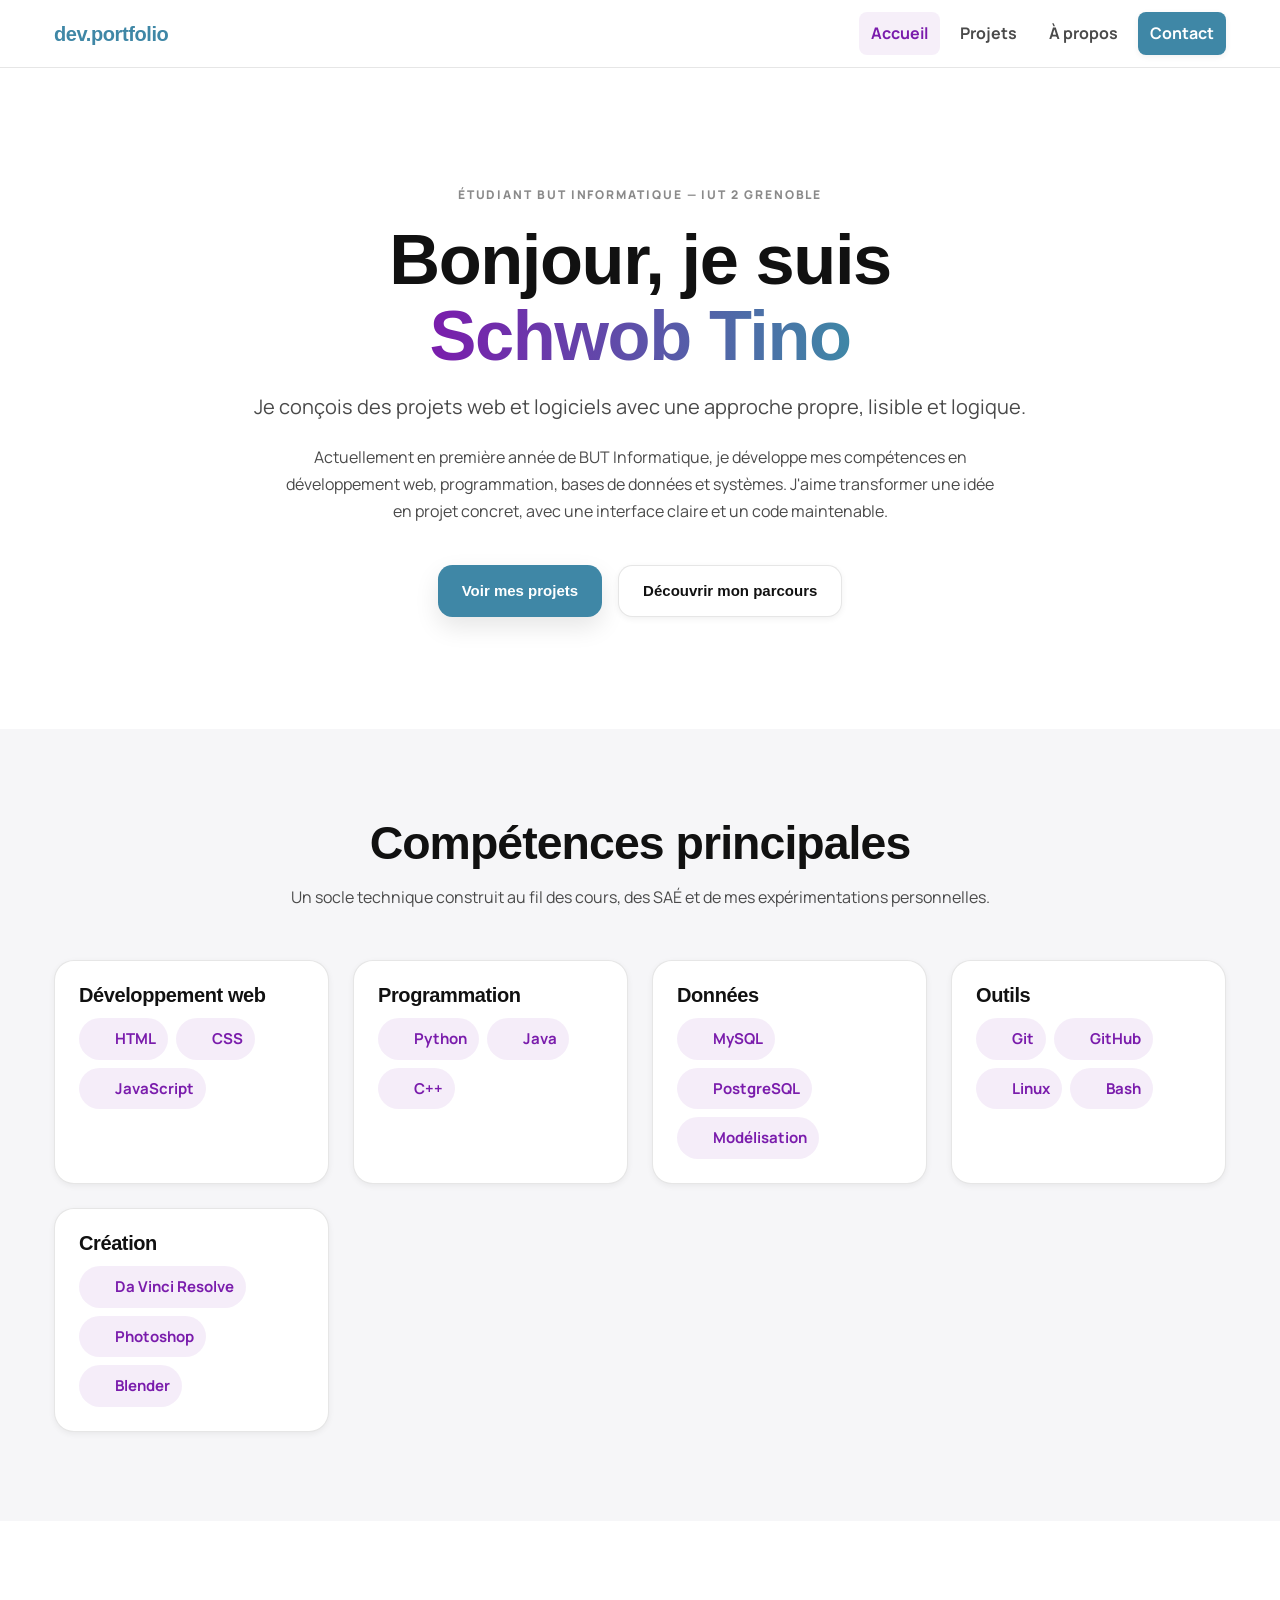
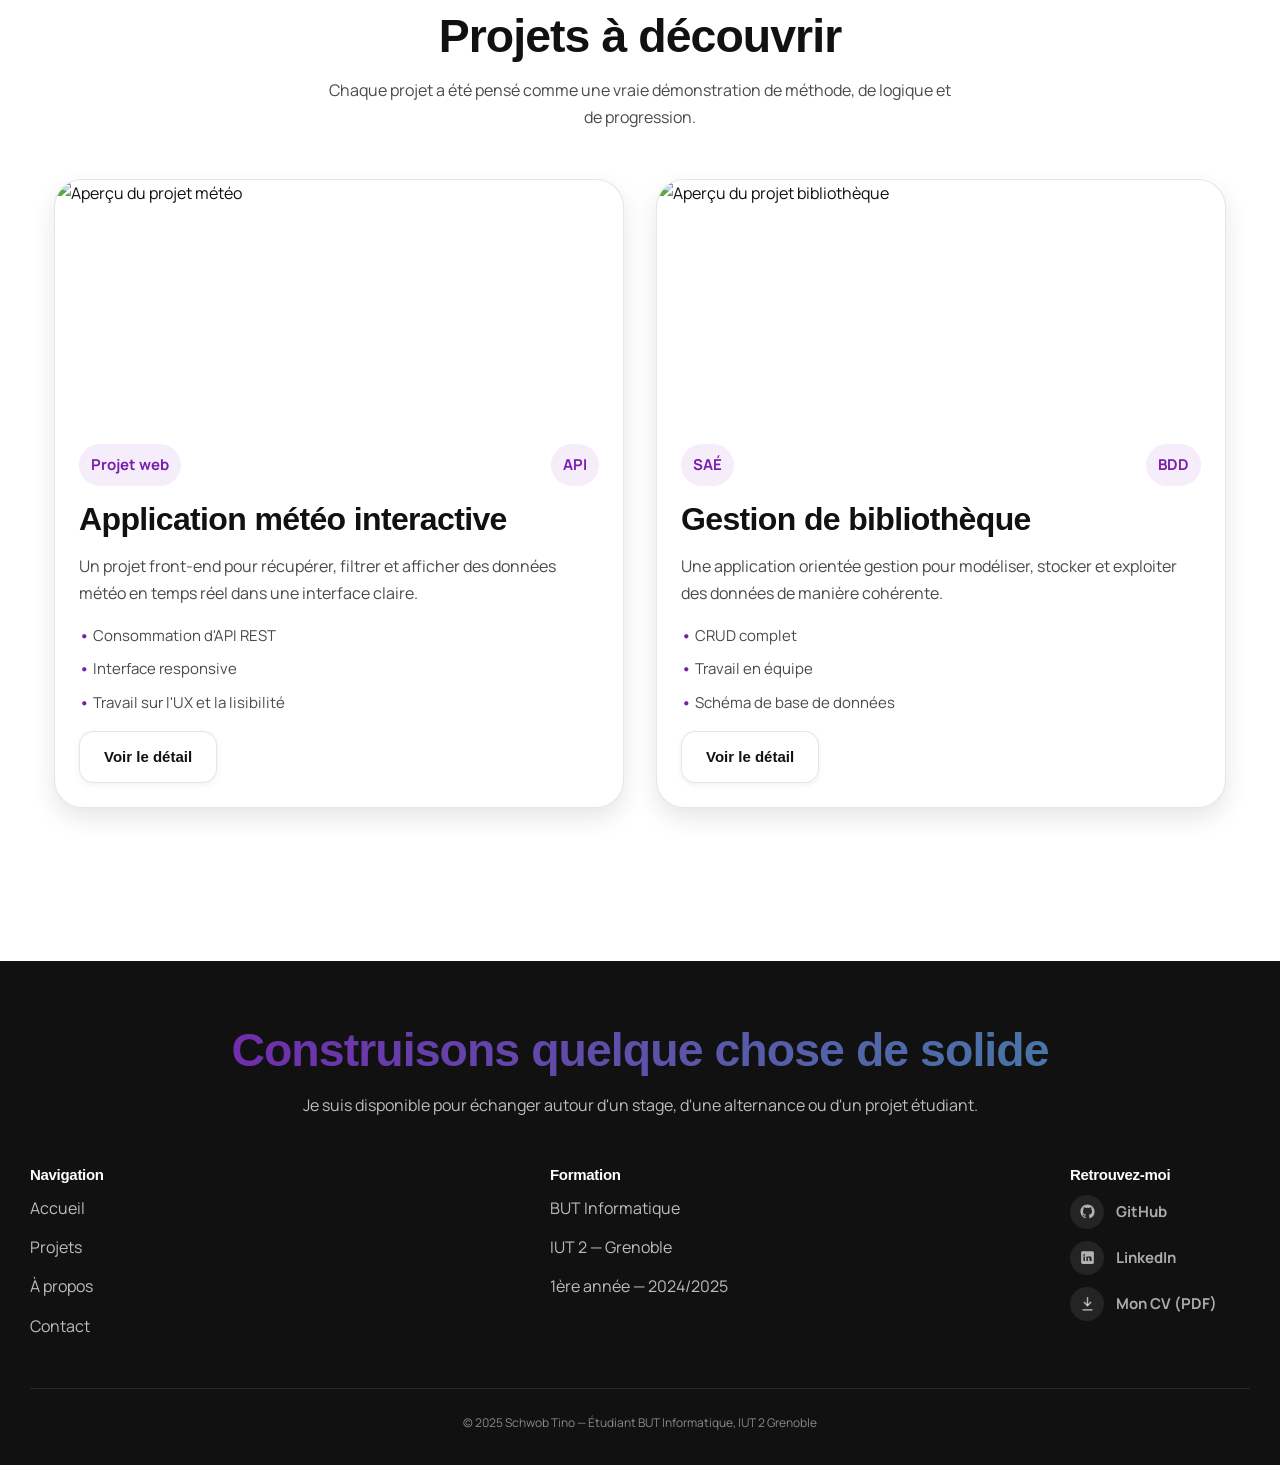
==== commit 40fe7e90: "je sais pas" ====
--- a/index.html
+++ b/index.html
@@ -80,10 +80,6 @@
                 <img src="https://cdn.simpleicons.org/javascript/7a1cac" alt="" class="tag__logo" aria-hidden="true"/>
                 JavaScript
               </span>
-              <span class="tag">
-                <img src="https://cdn.simpleicons.org/php/7a1cac" alt="" class="tag__logo" aria-hidden="true"/>
-                PHP
-              </span>
             </div>
           </article>
 
@@ -100,8 +96,8 @@
                 Java
               </span>
               <span class="tag">
-                <img src="https://cdn.simpleicons.org/c/7a1cac" alt="" class="tag__logo" aria-hidden="true" />
-                C
+                <img src="https://cdn.simpleicons.org/c++/7a1cac" alt="" class="tag__logo" aria-hidden="true" />
+                C++
               </span>
             </div>
           </article>
@@ -120,7 +116,7 @@
               </span>
               <span class="tag">
                 
-                <img src="https://cdn.simpleicons.org/blender/7a1cac" alt="" class="tag__logo" aria-hidden="true" />
+                <img src="https://cdn.simpleicons.org/moleculer/7a1cac" alt="" class="tag__logo" aria-hidden="true" />
                 Modélisation
               </span>
             </div>
@@ -149,6 +145,24 @@
             </div>
           </article>
 
+          <!-- Création -->
+          <article class="skill-card">
+            <h3 class="skill-card__title">Création</h3>
+            <div class="skill-card__tags card-tags">
+              <span class="tag">
+                <img src="https://cdn.simpleicons.org/davinciresolve/7a1cac" alt="" class="tag__logo" aria-hidden="true"/>
+                Da Vinci Resolve
+              </span>
+              <span class="tag">
+                <img src="https://cdn.simpleicons.org/photopea/7a1cac" alt="" class="tag__logo" aria-hidden="true"/>
+                Photoshop
+              </span>
+              <span class="tag">
+                <img src="https://cdn.simpleicons.org/Blender/7a1cac" alt="" class="tag__logo" aria-hidden="true"/>
+                Blender
+              </span>
+            </div>
+          </article>
         </div>
       </div>
     </section>
